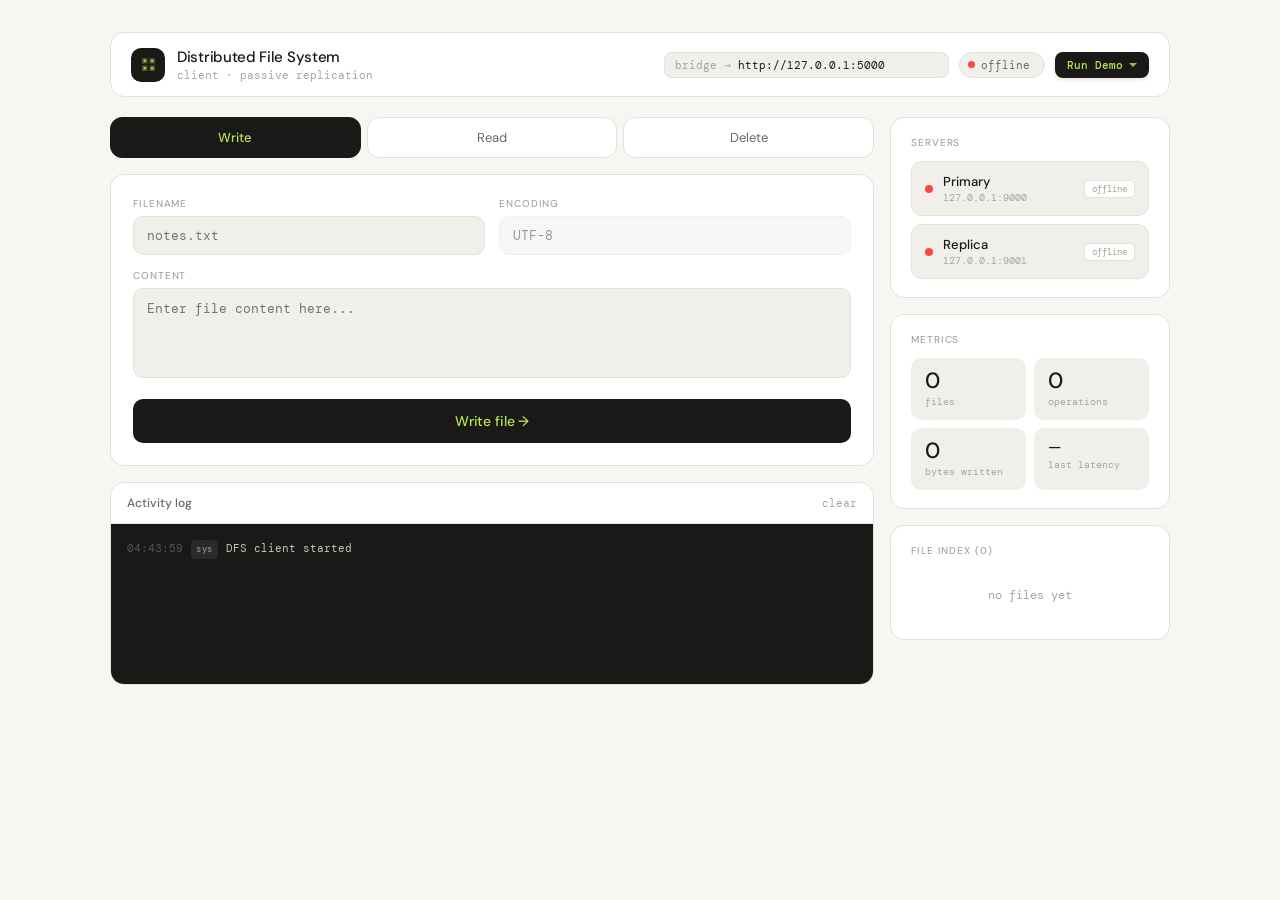
==== frontend.html @ df53615b "update repo" ====
<!DOCTYPE html>
<html lang="en">
<head>
<meta charset="UTF-8" />
<meta name="viewport" content="width=device-width, initial-scale=1.0" />
<title>DFS Client</title>
<link rel="preconnect" href="https://fonts.googleapis.com" />
<link href="https://fonts.googleapis.com/css2?family=DM+Sans:wght@300;400;500&family=DM+Mono:wght@400;500&display=swap" rel="stylesheet" />
<style>
  *, *::before, *::after { box-sizing: border-box; margin: 0; padding: 0; }

  :root {
    --bg:       #f7f6f3;
    --card:     #ffffff;
    --card2:    #f0efe9;
    --ink:      #1a1917;
    --ink2:     #6b6860;
    --ink3:     #a8a59e;
    --line:     #e3e1da;
    --lime:     #b5e550;
    --lime-d:   #7aab00;
    --teal:     #00c9a7;
    --red:      #ff4444;
    --blue:     #3b82f6;
    --mono:     'DM Mono', monospace;
    --sans:     'DM Sans', sans-serif;
    --radius:   14px;
    --cursor-size: 28px;
  }

  body {
    font-family: var(--sans);
    background: var(--bg);
    min-height: 100vh;
    display: flex; flex-direction: column;
    align-items: center;
    padding: 32px 16px;
    color: var(--ink);
    overflow-x: hidden;
  }

  /* ── top bar ── */
  .topbar {
    width: 100%; max-width: 1060px;
    display: flex; align-items: center; justify-content: space-between;
    background: var(--card);
    border: 1px solid var(--line);
    border-radius: var(--radius);
    padding: 14px 20px;
    margin-bottom: 20px;
    position: relative; z-index: 10;
  }
  .brand { display: flex; align-items: center; gap: 12px; }
  .brand-icon {
    width: 34px; height: 34px; border-radius: 10px;
    background: var(--ink);
    display: flex; align-items: center; justify-content: center;
  }
  .brand-icon svg { width: 17px; height: 17px; fill: var(--lime); }
  .brand-name { font-size: 15px; font-weight: 500; letter-spacing: -0.02em; }
  .brand-sub  { font-size: 11px; color: var(--ink3); font-family: var(--mono); margin-top: 1px; }

  .topbar-right { display: flex; align-items: center; gap: 10px; }
  .bridge-url {
    font-family: var(--mono); font-size: 11px; color: var(--ink2);
    background: var(--card2); border: 1px solid var(--line);
    border-radius: 8px; padding: 5px 10px;
  }
  .bridge-url input {
    background: none; border: none; outline: none;
    font-family: var(--mono); font-size: 11px; color: var(--ink);
    width: 200px;
  }
  .conn-pill {
    display: flex; align-items: center; gap: 6px;
    background: var(--card2); border: 1px solid var(--line);
    border-radius: 999px; padding: 5px 14px 5px 8px;
    font-size: 11px; font-family: var(--mono); color: var(--ink2);
  }
  .conn-dot { width: 7px; height: 7px; border-radius: 50%; background: var(--lime-d); flex-shrink: 0; transition: background 0.3s; }
  .conn-dot.offline { background: var(--red); }
  .conn-dot.replica { background: var(--blue); }

  /* ── Dropdown Wrapper ── */
  .sim-dropdown {
    position: relative;
    display: inline-block;
  }

  /* Simulation Button */
  .btn-sim {
    font-family: var(--mono);
    font-size: 11px;
    font-weight: 500;
    background: var(--ink);
    color: var(--lime);
    border: none;
    padding: 6px 12px;
    border-radius: 8px;
    cursor: pointer;
    transition: all 0.2s;
    box-shadow: 0 2px 4px rgba(0,0,0,0.1);
    display: flex;
    align-items: center;
    gap: 6px;
  }
  .btn-sim:hover { transform: translateY(-1px); box-shadow: 0 4px 6px rgba(0,0,0,0.15); }
  .btn-sim:active { transform: translateY(1px); }
  .btn-sim.running { opacity: 0.6; pointer-events: none; }
  
  .caret {
    width: 0; 
    height: 0; 
    border-left: 4px solid transparent;
    border-right: 4px solid transparent;
    border-top: 4px solid var(--lime);
    opacity: 0.8;
    transition: transform 0.2s;
  }
  .btn-sim:hover .caret { transform: translateY(1px); }

  /* Dropdown Menu */
  .sim-menu {
    position: absolute;
    top: 100%;
    right: 0;
    margin-top: 6px;
    background: var(--card);
    border: 1px solid var(--line);
    border-radius: 8px;
    width: 140px;
    box-shadow: 0 4px 12px rgba(0,0,0,0.1);
    padding: 4px;
    display: none;
    z-index: 100;
    opacity: 0;
    transform: translateY(-10px);
    transition: opacity 0.2s, transform 0.2s;
  }
  .sim-menu.show {
    display: block;
    opacity: 1;
    transform: translateY(0);
  }
  .sim-item {
    font-family: var(--sans);
    font-size: 12px;
    color: var(--ink);
    padding: 8px 10px;
    border-radius: 6px;
    cursor: pointer;
    text-align: left;
    border: none;
    background: none;
    width: 100%;
    display: flex;
    align-items: center;
    gap: 8px;
  }
  .sim-item:hover { background: var(--card2); color: var(--ink2); }
  .sim-item svg { width: 12px; height: 12px; opacity: 0.6; }

  /* ── main grid ── */
  .main { width: 100%; max-width: 1060px; display: grid; grid-template-columns: 1fr 280px; gap: 16px; position: relative; z-index: 5;}

  /* ── left panel ── */
  .left { display: flex; flex-direction: column; gap: 16px; }

  .op-tabs { display: flex; gap: 6px; }
  .op-tab {
    flex: 1; padding: 11px 8px; border-radius: 12px;
    border: 1px solid var(--line); background: var(--card);
    cursor: pointer; font-family: var(--sans); font-size: 13px;
    color: var(--ink2); font-weight: 400; text-align: center;
    transition: all 0.14s;
    position: relative; overflow: hidden;
  }
  .op-tab:hover { background: var(--card2); color: var(--ink); }
  .op-tab.active { background: var(--ink); color: var(--lime); border-color: var(--ink); font-weight: 500; }
  
  .op-tab.sim-hover { background: var(--card2); color: var(--ink); }

  .form-card {
    background: var(--card); border: 1px solid var(--line);
    border-radius: var(--radius); padding: 22px;
  }
  .form-grid { display: grid; grid-template-columns: 1fr 1fr; gap: 14px; }
  .form-grid.single { grid-template-columns: 1fr; }

  label.lbl {
    display: block; font-size: 10px; font-weight: 500;
    color: var(--ink3); text-transform: uppercase; letter-spacing: 0.09em;
    margin-bottom: 6px;
  }
  input.fi, textarea.fi {
    width: 100%; padding: 10px 13px;
    background: var(--card2); border: 1px solid var(--line);
    border-radius: 10px; font-family: var(--mono); font-size: 13px;
    color: var(--ink); outline: none; transition: border-color 0.14s;
  }
  input.fi:focus, textarea.fi:focus { border-color: var(--ink2); }
  input.fi.sim-focus, textarea.fi.sim-focus { border-color: var(--ink2); background: var(--card); }
  
  textarea.fi { height: 90px; resize: none; line-height: 1.55; }
  select.fi {
    width: 100%; padding: 10px 13px;
    background: var(--card2); border: 1px solid var(--line);
    border-radius: 10px; font-family: var(--mono); font-size: 13px;
    color: var(--ink); outline: none; transition: border-color 0.14s;
    appearance: none; cursor: pointer;
    background-image: url("data:image/svg+xml,%3Csvg xmlns='http://www.w3.org/2000/svg' width='12' height='12' viewBox='0 0 12 12'%3E%3Cpath d='M2 4l4 4 4-4' fill='none' stroke='%23a8a59e' stroke-width='1.5' stroke-linecap='round' stroke-linejoin='round'/%3E%3C/svg%3E");
    background-repeat: no-repeat;
    background-position: right 12px center;
    padding-right: 32px;
  }
  select.fi:focus { border-color: var(--ink2); }
  select.fi.empty { color: var(--ink3); }

  .run-btn {
    margin-top: 16px; width: 100%; padding: 13px;
    border-radius: 10px; border: none; cursor: pointer;
    font-family: var(--sans); font-size: 14px; font-weight: 500;
    letter-spacing: -0.01em; transition: all 0.14s;
    position: relative; overflow: hidden;
  }
  .run-btn:active { transform: scale(0.985); }
  .btn-write  { background: var(--ink); color: var(--lime); }
  .btn-write:hover  { background: #2a2926; }
  .btn-read   { background: var(--card2); color: var(--ink); border: 1px solid var(--line); }
  .btn-read:hover   { background: var(--line); }
  .btn-delete { background: #fff0f0; color: var(--red); border: 1px solid #ffd0d0; }
  .btn-delete:hover { background: #ffe4e4; }
  .run-btn:disabled { opacity: 0.5; cursor: not-allowed; transform: none; }
  .run-btn.sim-hover { filter: brightness(0.95); }

  .result-box {
    margin-top: 14px; background: var(--ink); border-radius: 10px;
    padding: 14px 15px; font-family: var(--mono); font-size: 12px;
    color: #c8c5be; line-height: 1.65; word-break: break-all;
    min-height: 52px; white-space: pre-wrap; display: none;
  }

  .warn-box {
    margin-top: 14px; padding: 11px 14px;
    background: #fff0f0; border-radius: 10px;
    font-size: 12px; color: #cc4444; border: 1px solid #ffd0d0;
    line-height: 1.5;
  }

  /* ── log ── */
  .log-wrap { background: var(--card); border: 1px solid var(--line); border-radius: var(--radius); overflow: hidden; }
  .log-head {
    display: flex; align-items: center; justify-content: space-between;
    padding: 12px 16px; border-bottom: 1px solid var(--line);
  }
  .log-head-title { font-size: 12px; font-weight: 500; color: var(--ink2); }
  .log-clear { font-size: 11px; color: var(--ink3); cursor: pointer; font-family: var(--mono); background: none; border: none; padding: 0; }
  .log-clear:hover { color: var(--ink2); }
  .log-stream {
    background: var(--ink); padding: 14px 16px;
    min-height: 160px; max-height: 240px; overflow-y: auto;
    font-family: var(--mono); font-size: 11px; line-height: 1.85;
  }
  .log-stream::-webkit-scrollbar { width: 3px; }
  .log-stream::-webkit-scrollbar-thumb { background: #444; border-radius: 2px; }
  .le { display: flex; gap: 8px; align-items: baseline; animation: fadein 0.18s ease; }
  @keyframes fadein { from { opacity:0; transform:translateY(4px); } to { opacity:1; transform:none; } }
  .le-t  { color: #555; flex-shrink: 0; min-width: 52px; }
  .le-tag {
    font-size: 9px; font-weight: 500; letter-spacing: 0.08em;
    padding: 1px 5px; border-radius: 4px; flex-shrink: 0;
  }
  .tag-ok   { background: #1a3a1a; color: var(--lime); }
  .tag-err  { background: #3a1a1a; color: #ff8888; }
  .tag-info { background: #1a2a3a; color: #7ab8ff; }
  .tag-sys  { background: #2a2a28; color: #888; }
  .tag-warn { background: #3a2e1a; color: #ffbb55; }
  .le-m { color: #c8c5be; }
  .le-m .hi  { color: var(--lime); }
  .le-m .hi2 { color: #7ab8ff; }
  .le-m .dim { color: #555; }

  /* ── right panel ── */
  .right { display: flex; flex-direction: column; gap: 16px; }

  .panel {
    background: var(--card); border: 1px solid var(--line);
    border-radius: var(--radius); padding: 18px 20px;
  }
  .panel-title {
    font-size: 10px; font-weight: 500; color: var(--ink3);
    text-transform: uppercase; letter-spacing: 0.09em; margin-bottom: 12px;
  }

  /* server cards */
  .server-card {
    display: flex; align-items: center; gap: 10px;
    padding: 11px 13px; border-radius: 11px;
    border: 1px solid var(--line); background: var(--card2);
    margin-bottom: 8px; transition: all 0.2s;
  }
  .server-card:last-child { margin-bottom: 0; }
  .server-card.active { background: var(--ink); border-color: var(--ink); }
  .sc-dot { width: 8px; height: 8px; border-radius: 50%; flex-shrink: 0; transition: background 0.3s; }
  .sc-body { flex: 1; }
  .sc-name { font-size: 13px; font-weight: 500; color: var(--ink); }
  .server-card.active .sc-name { color: var(--lime); }
  .sc-addr { font-size: 10px; font-family: var(--mono); color: var(--ink3); margin-top: 1px; }
  .server-card.active .sc-addr { color: #666; }
  .sc-badge {
    font-size: 9px; font-family: var(--mono); color: var(--ink3);
    background: var(--card); border: 1px solid var(--line);
    border-radius: 5px; padding: 2px 7px;
  }
  .server-card.active .sc-badge { background: #2a2a28; border-color: #333; color: var(--lime-d); }

  /* stats */
  .stats-grid { display: grid; grid-template-columns: 1fr 1fr; gap: 8px; }
  .stat { background: var(--card2); border-radius: 10px; padding: 12px 14px; }
  .stat-n { font-size: 22px; font-weight: 500; color: var(--ink); line-height: 1; margin-bottom: 3px; }
  .stat-l { font-size: 10px; color: var(--ink3); font-family: var(--mono); }

  /* file list */
  .file-item {
    display: flex; align-items: center; gap: 9px;
    padding: 8px 10px; border-radius: 9px; cursor: pointer;
    transition: background 0.12s;
  }
  .file-item:hover { background: var(--card2); }
  .file-item.sim-hover { background: var(--card2); }
  .fi-ico {
    width: 28px; height: 28px; border-radius: 7px;
    background: var(--card2); border: 1px solid var(--line);
    display: flex; align-items: center; justify-content: center; flex-shrink: 0;
  }
  .fi-ico svg { width: 12px; height: 12px; }
  .fi-name { font-size: 12px; font-family: var(--mono); color: var(--ink); flex: 1; overflow: hidden; text-overflow: ellipsis; white-space: nowrap; }
  .fi-size { font-size: 10px; font-family: var(--mono); color: var(--ink3); }
  .empty-files { font-size: 12px; color: var(--ink3); font-family: var(--mono); text-align: center; padding: 18px 0; }

  @media (max-width: 720px) {
    .main { grid-template-columns: 1fr; }
    .right { order: -1; }
    .topbar { flex-direction: column; gap: 12px; align-items: flex-start; }
  }

  /* ── Ghost Cursor Styles ── */
  #ghost-cursor {
    position: fixed;
    top: 0; left: 0;
    width: var(--cursor-size); height: var(--cursor-size);
    pointer-events: none;
    z-index: 99999;
    will-change: transform;
    background-image: url("data:image/svg+xml,%3Csvg xmlns='http://www.w3.org/2000/svg' viewBox='0 0 24 24' fill='%231a1917'%3E%3Cpath d='M5.5 2.25a.75.75 0 00-1.16.63l.005 17.85a.75.75 0 001.32.49l4.774-5.592a.75.75 0 01.57-.264h7.356a.75.75 0 00.496-1.31L6.37 2.54a.75.75 0 00-.87-.29z'/%3E%3Cpath d='M6 3v17l4.5-5.25h7.5L6 3z' fill='white' fill-opacity='0.4'/%3E%3C/svg%3E");
    background-size: contain;
    background-repeat: no-repeat;
    filter: drop-shadow(0 2px 3px rgba(0,0,0,0.2));
    transform: translate3d(0,0,0);
    display: none;
  }
  #ghost-cursor.active { display: block; }
  
  .click-ripple {
    position: absolute;
    width: 20px; height: 20px;
    border: 2px solid var(--ink);
    border-radius: 50%;
    transform: translate(-50%, -50%);
    animation: ripple 0.3s ease-out forwards;
    pointer-events: none;
    z-index: 99998;
    opacity: 0.6;
  }
  @keyframes ripple {
    0% { width: 0; height: 0; opacity: 0.8; }
    100% { width: 40px; height: 40px; opacity: 0; }
  }

</style>
</head>
<body>

<!-- Ghost Cursor -->
<div id="ghost-cursor"></div>

<!-- top bar -->
<div class="topbar">
  <div class="brand">
    <div class="brand-icon">
      <svg viewBox="0 0 16 16"><path d="M2 2h5v5H2zM9 2h5v5H9zM2 9h5v5H2zM9 9h5v5H9z" opacity=".35"/><path d="M3.5 3.5h2v2h-2zM10.5 3.5h2v2h-2zM3.5 10.5h2v2h-2zM10.5 10.5h2v2h-2z"/></svg>
    </div>
    <div>
      <div class="brand-name">Distributed File System</div>
      <div class="brand-sub">client · passive replication</div>
    </div>
  </div>
  <div class="topbar-right">
    <div class="bridge-url">
      <span style="color:var(--ink3)">bridge →</span>
      <input type="text" id="bridge-input" value="http://127.0.0.1:5000" />
    </div>
    <div class="conn-pill">
      <div class="conn-dot" id="conn-dot"></div>
      <span id="conn-label">checking...</span>
    </div>
    
    <!-- Simulation Dropdown -->
    <div class="sim-dropdown" id="sim-dropdown">
      <button class="btn-sim" id="btn-sim-main" onclick="toggleSimMenu()">
        <span>Run Demo</span>
        <div class="caret"></div>
      </button>
      <div class="sim-menu" id="sim-menu">
        <button class="sim-item" onclick="startSim('all')">
          <svg viewBox="0 0 24 24" fill="none" stroke="currentColor" stroke-width="2"><path d="M4 6h16M4 12h16M4 18h16"/></svg>
          Run All
        </button>
        <button class="sim-item" onclick="startSim('write')">
          <svg viewBox="0 0 24 24" fill="none" stroke="currentColor" stroke-width="2"><path d="M11 4H4a2 2 0 0 0-2 2v14a2 2 0 0 0 2 2h14a2 2 0 0 0 2-2v-7"/><path d="M18.5 2.5a2.121 2.121 0 0 1 3 3L12 15l-4 1 1-4 9.5-9.5z"/></svg>
          Write Only
        </button>
        <button class="sim-item" onclick="startSim('read')">
          <svg viewBox="0 0 24 24" fill="none" stroke="currentColor" stroke-width="2"><path d="M2 3h6a4 4 0 0 1 4 4v14a3 3 0 0 0-3-3H2z"/><path d="M22 3h-6a4 4 0 0 0-4 4v14a3 3 0 0 1 3-3h7z"/></svg>
          Read Only
        </button>
        <button class="sim-item" onclick="startSim('delete')">
          <svg viewBox="0 0 24 24" fill="none" stroke="currentColor" stroke-width="2"><polyline points="3 6 5 6 21 6"/><path d="M19 6v14a2 2 0 0 1-2 2H7a2 2 0 0 1-2-2V6m3 0V4a2 2 0 0 1 2-2h4a2 2 0 0 1 2 2v2"/></svg>
          Delete Only
        </button>
      </div>
    </div>

  </div>
</div>

<!-- main -->
<div class="main">
  <div class="left">

    <!-- tabs -->
    <div class="op-tabs">
      <button class="op-tab active" id="tab-write" onclick="setOp('write')">Write</button>
      <button class="op-tab"        id="tab-read"  onclick="setOp('read')">Read</button>
      <button class="op-tab"        id="tab-delete" onclick="setOp('delete')">Delete</button>
    </div>

    <!-- write form -->
    <div class="form-card" id="form-write">
      <div class="form-grid">
        <div>
          <label class="lbl">Filename</label>
          <input class="fi" type="text" id="w-name" placeholder="notes.txt" />
        </div>
        <div>
          <label class="lbl">Encoding</label>
          <input class="fi" type="text" value="UTF-8" disabled style="opacity:.45" />
        </div>
      </div>
      <div style="margin-top:14px">
        <label class="lbl">Content</label>
        <textarea class="fi" id="w-content" placeholder="Enter file content here..."></textarea>
      </div>
      <button class="run-btn btn-write" id="btn-write" onclick="doWrite()">Write file →</button>
    </div>

    <!-- read form -->
    <div class="form-card" id="form-read" style="display:none">
      <div class="form-grid single">
        <div>
          <label class="lbl">Choose file</label>
          <select class="fi empty" id="r-name">
            <option value="">— select a file —</option>
          </select>
        </div>
      </div>
      <div class="result-box" id="read-result"></div>
      <button class="run-btn btn-read" id="btn-read" onclick="doRead()">Read file →</button>
    </div>

    <!-- delete form -->
    <div class="form-card" id="form-delete" style="display:none">
      <div class="form-grid single">
        <div>
          <label class="lbl">Choose file</label>
          <select class="fi empty" id="d-name">
            <option value="">— select a file —</option>
          </select>
        </div>
      </div>
      <div class="warn-box">This operation propagates to all replicas and cannot be undone.</div>
      <button class="run-btn btn-delete" id="btn-delete" onclick="doDelete()">Delete file →</button>
    </div>

    <!-- log -->
    <div class="log-wrap">
      <div class="log-head">
        <span class="log-head-title">Activity log</span>
        <button class="log-clear" onclick="clearLog()">clear</button>
      </div>
      <div class="log-stream" id="log"></div>
    </div>

  </div>

  <!-- right sidebar -->
  <div class="right">

    <div class="panel">
      <div class="panel-title">Servers</div>
      <div class="server-card" id="sc-primary">
        <div class="sc-dot" id="dot-primary" style="background:var(--ink3)"></div>
        <div class="sc-body">
          <div class="sc-name">Primary</div>
          <div class="sc-addr">127.0.0.1:9000</div>
        </div>
        <div class="sc-badge" id="badge-primary">—</div>
      </div>
      <div class="server-card" id="sc-replica">
        <div class="sc-dot" id="dot-replica" style="background:var(--ink3)"></div>
        <div class="sc-body">
          <div class="sc-name" style="color:var(--ink)">Replica</div>
          <div class="sc-addr">127.0.0.1:9001</div>
        </div>
        <div class="sc-badge" id="badge-replica">—</div>
      </div>
    </div>

    <div class="panel">
      <div class="panel-title">Metrics</div>
      <div class="stats-grid">
        <div class="stat"><div class="stat-n" id="s-files">0</div><div class="stat-l">files</div></div>
        <div class="stat"><div class="stat-n" id="s-ops">0</div><div class="stat-l">operations</div></div>
        <div class="stat"><div class="stat-n" id="s-bytes">0</div><div class="stat-l">bytes written</div></div>
        <div class="stat"><div class="stat-n" id="s-latency" style="font-size:15px">—</div><div class="stat-l">last latency</div></div>
      </div>
    </div>

    <div class="panel">
      <div class="panel-title">File index <span id="fcount" style="color:var(--ink3)">(0)</span></div>
      <div id="file-panel"><div class="empty-files">no files yet</div></div>
    </div>

  </div>
</div>

<script>
  // ── state ──────────────────────────────────────────────────────────────────
  let ops = 0, totalBytes = 0, files = {}, fileMeta = {};
  let activeServer = 'primary';

  function bridgeUrl() {
    const el = document.getElementById('bridge-input');
    return el ? el.value.replace(/\/$/, '') : 'http://127.0.0.1:5000';
  }

  // ── logging ────────────────────────────────────────────────────────────────
  function ts() { return new Date().toTimeString().slice(0, 8); }

  function log(tag, cls, msg) {
    const el = document.getElementById('log');
    const d = document.createElement('div');
    d.className = 'le';
    d.innerHTML = `<span class="le-t">${ts()}</span><span class="le-tag ${cls}">${tag}</span><span class="le-m">${msg}</span>`;
    el.appendChild(d);
    el.scrollTop = el.scrollHeight;
  }

  function clearLog() { document.getElementById('log').innerHTML = ''; log('sys','tag-sys','Log cleared'); }

  // ── tab switching ──────────────────────────────────────────────────────────
  function setOp(op) {
    ['write','read','delete'].forEach(o => {
      document.getElementById('tab-' + o).classList.toggle('active', o === op);
      document.getElementById('form-' + o).style.display = o === op ? 'block' : 'none';
    });
  }

  // ── server status UI ───────────────────────────────────────────────────────
  function setServerStatus(primary, replica) {
    const colors = { ok: 'var(--lime-d)', offline: 'var(--red)', unknown: 'var(--ink3)' };
    const labels = { ok: 'online', offline: 'offline', unknown: '—' };

    document.getElementById('dot-primary').style.background = colors[primary] || colors.unknown;
    document.getElementById('badge-primary').textContent    = labels[primary]  || '—';
    document.getElementById('dot-replica').style.background = colors[replica]  || colors.unknown;
    document.getElementById('badge-replica').textContent    = labels[replica]  || '—';

    const usingReplica = primary === 'offline' && replica === 'ok';
    document.getElementById('sc-primary').classList.toggle('active', !usingReplica && primary === 'ok');
    document.getElementById('sc-replica').classList.toggle('active', usingReplica);

    const dot   = document.getElementById('conn-dot');
    const label = document.getElementById('conn-label');
    if (primary === 'ok') {
      dot.className = 'conn-dot'; label.textContent = 'PRIMARY :9000';
      activeServer = 'primary';
    } else if (replica === 'ok') {
      dot.className = 'conn-dot replica'; label.textContent = 'REPLICA :9001';
      activeServer = 'replica';
    } else {
      dot.className = 'conn-dot offline'; label.textContent = 'offline';
      activeServer = 'offline';
    }
  }

  // ── heartbeat ──────────────────────────────────────────────────────────────
  async function heartbeat(silent = false) {
    try {
      const r = await fetch(bridgeUrl() + '/heartbeat');
      const d = await r.json();
      const prev = activeServer;
      setServerStatus(d.primary, d.replica);
      if (!silent) {
        const srv = activeServer === 'primary' ? 'PRIMARY' : activeServer === 'replica' ? 'REPLICA' : 'none';
        log('hb', 'tag-sys', `Heartbeat → primary <span class="hi">${d.primary}</span> · replica <span class="hi2">${d.replica}</span>`);
        if (prev !== activeServer && prev !== 'checking') {
          log('sys', 'tag-warn', `Failover detected — now on <span class="hi">${srv}</span>`);
        }
      }
    } catch {
      setServerStatus('offline', 'offline');
    }
  }

  // ── stats & file panel ─────────────────────────────────────────────────────
  function updateStats() {
    document.getElementById('s-files').textContent  = Object.keys(files).length;
    document.getElementById('s-ops').textContent    = ops;
    const b = Object.values(fileMeta).reduce((s, m) => s + (m.size || 0), 0) || totalBytes;
    document.getElementById('s-bytes').textContent  = b > 9999 ? Math.round(b/1000) + 'k' : b;
    document.getElementById('fcount').textContent   = '(' + Object.keys(files).length + ')';
  }

  async function loadFileList() {
    try {
      const r = await fetch(bridgeUrl() + '/list');
      const d = await r.json();
      if (d.status === 'OK' && Array.isArray(d.data)) {
        const seen = new Set();
        d.data.forEach(f => {
          seen.add(f.name);
          if (!(f.name in files)) files[f.name] = null;
          if (!fileMeta[f.name]) fileMeta[f.name] = f;
        });
        Object.keys(files).forEach(n => { if (!seen.has(n)) delete files[n]; });
        updateStats();
        updateFilePanel();
      }
    } catch { /* bridge not ready yet */ }
  }

  function updateFilePanel() {
    const panel = document.getElementById('file-panel');
    const names = Object.keys(files);
    if (!names.length) { panel.innerHTML = '<div class="empty-files">no files yet</div>'; return; }
    panel.innerHTML = names.map(n => {
      const meta = fileMeta[n];
      const size = meta ? formatSize(meta.size) : (files[n] ? files[n].length + 'b' : '?');
      return `
        <div class="file-item" id="file-item-${n}" onclick="quickRead('${n}')">
          <div class="fi-ico">
            <svg viewBox="0 0 12 12" fill="none" stroke="currentColor" stroke-width="1">
              <path d="M1 1h7l3 3v7H1z" stroke-linejoin="round"/>
              <path d="M7 1v3h3"/>
            </svg>
          </div>
          <span class="fi-name">${n}</span>
          <span class="fi-size">${size}</span>
        </div>`;
    }).join('');
    updateDropdowns();
  }

  function formatSize(bytes) {
    if (bytes >= 1024) return Math.round(bytes / 1024) + 'kb';
    return bytes + 'b';
  }

  function updateDropdowns() {
    const names = Object.keys(files);
    ['r-name','d-name'].forEach(id => {
      const sel = document.getElementById(id);
      const cur = sel.value;
      sel.innerHTML = '<option value="">— select a file —</option>' +
        names.map(n => `<option value="${n}"${n===cur?' selected':''}>${n}</option>`).join('');
      sel.classList.toggle('empty', !sel.value);
    });
  }

  function quickRead(name) {
    setOp('read');
    const sel = document.getElementById('r-name');
    sel.value = name;
    sel.classList.remove('empty');
    doRead();
  }

  function setLatency(ms) {
    document.getElementById('s-latency').textContent = ms + 'ms';
  }

  // ── API calls ──────────────────────────────────────────────────────────────
  async function apiFetch(path, body) {
    const t0 = Date.now();
    const r = await fetch(bridgeUrl() + path, {
      method: 'POST',
      headers: { 'Content-Type': 'application/json' },
      body: JSON.stringify(body)
    });
    setLatency(Date.now() - t0);
    return r.json();
  }

  async function doWrite() {
    const name    = document.getElementById('w-name').value.trim();
    const content = document.getElementById('w-content').value;
    if (!name)    { log('warn','tag-warn','Filename is required'); return; }
    if (!content) { log('warn','tag-warn','Content cannot be empty'); return; }

    const btn = document.getElementById('btn-write');
    btn.disabled = true; btn.textContent = 'Writing...';
    ops++;
    log('→','tag-sys',`WRITE <span class="hi">${name}</span> <span class="dim">(${content.length} bytes)</span>`);

    try {
      const d = await apiFetch('/write', { filename: name, data: content });
      if (d.status === 'OK') {
        files[name] = content;
        totalBytes += content.length;
        fileMeta[name] = { name, size: content.length, modified: Date.now()/1000 };
        log('ok','tag-ok',`Wrote <span class="hi">${name}</span> successfully` + (d.failover ? ' <span class="dim">via replica</span>' : ''));
        log('syn','tag-info','Propagated to replica');
        document.getElementById('w-content').value = '';
        updateStats(); updateFilePanel();
      } else {
        log('err','tag-err', d.message || 'Write failed');
      }
    } catch(e) {
      log('err','tag-err','Bridge error: ' + e.message);
    } finally {
      btn.disabled = false; btn.textContent = 'Write file →';
    }
  }

  async function doRead() {
    const sel = document.getElementById('r-name');
    const name = sel.value;
    if (!name) { log('warn','tag-warn','Please select a file'); return; }

    const btn = document.getElementById('btn-read');
    btn.disabled = true; btn.textContent = 'Reading...';
    ops++;
    log('→','tag-sys',`READ <span class="hi">${name}</span>`);

    try {
      const d = await apiFetch('/read', { filename: name });
      const box = document.getElementById('read-result');
      if (d.status === 'OK') {
        box.style.display = 'block';
        box.textContent = d.data;
        files[name] = d.data;
        log('ok','tag-ok',`Read <span class="hi">${name}</span>` + (d.failover ? ' <span class="dim">via replica</span>' : ''));
        updateStats(); updateFilePanel();
      } else {
        box.style.display = 'none';
        log('err','tag-err', d.message || 'File not found');
      }
    } catch(e) {
      log('err','tag-err','Bridge error: ' + e.message);
    } finally {
      btn.disabled = false; btn.textContent = 'Read file →';
    }
  }

  async function doDelete() {
    const sel = document.getElementById('d-name');
    const name = sel.value;
    if (!name) { log('warn','tag-warn','Please select a file'); return; }

    const btn = document.getElementById('btn-delete');
    btn.disabled = true; btn.textContent = 'Deleting...';
    ops++;
    log('→','tag-sys',`DELETE <span class="hi">${name}</span>`);

    try {
      const d = await apiFetch('/delete', { filename: name });
      if (d.status === 'OK') {
        if (files[name] !== undefined) { totalBytes -= (fileMeta[name]?.size || 0); delete files[name]; delete fileMeta[name]; }
        log('ok','tag-ok',`Deleted <span class="hi">${name}</span>` + (d.failover ? ' <span class="dim">via replica</span>' : ''));
        log('syn','tag-info','DELETE propagated to replica');
        sel.value = '';
        sel.classList.add('empty');
        updateStats(); updateFilePanel();
      } else {
        log('err','tag-err', d.message || 'Delete failed');
      }
    } catch(e) {
      log('err','tag-err','Bridge error: ' + e.message);
    } finally {
      btn.disabled = false; btn.textContent = 'Delete file →';
    }
  }

  // ── Dropdown UI Logic ─────────────────────────────────────────────────────
  const simMenu = document.getElementById('sim-menu');
  const simBtnText = document.querySelector('#btn-sim-main span');

  function toggleSimMenu() {
    if (isSimulating) return;
    simMenu.classList.toggle('show');
  }

  // Close dropdown when clicking outside
  window.addEventListener('click', (e) => {
    if (!document.getElementById('sim-dropdown').contains(e.target)) {
      simMenu.classList.remove('show');
    }
  });

  async function startSim(mode) {
    simMenu.classList.remove('show');
    if (isSimulating) return;
    
    // Update button text to reflect mode
    if (mode === 'all') simBtnText.textContent = 'Run Demo';
    if (mode === 'write') simBtnText.textContent = 'Write Demo';
    if (mode === 'read') simBtnText.textContent = 'Read Demo';
    if (mode === 'delete') simBtnText.textContent = 'Delete Demo';

    runSimulation(mode).then(() => {
      // Reset text after sim
      setTimeout(() => { simBtnText.textContent = 'Run Demo'; }, 1000);
    });
  }

  // ── Simulation & Ghost Cursor ───────────────────────────────────────────────
  let isSimulating = false;
  const cursor = document.getElementById('ghost-cursor');
  const cursorSize = 28;
  let targetX = 0, targetY = 0;
  let curX = 0, curY = 0;
  let animFrame;

  function lerp(start, end, t) { return start * (1 - t) + end * t; }

  function updateCursor() {
    curX = lerp(curX, targetX, 0.15);
    curY = lerp(curY, targetY, 0.15);
    const offsetX = 2; 
    const offsetY = 2;
    cursor.style.transform = `translate3d(${curX + offsetX}px, ${curY + offsetY}px, 0)`;
    if (isSimulating) handleHover();
    if (isSimulating || Math.abs(curX - targetX) > 0.5 || Math.abs(curY - targetY) > 0.5) {
      animFrame = requestAnimationFrame(updateCursor);
    }
  }

  function moveCursorTo(el) {
    const rect = el.getBoundingClientRect();
    targetX = rect.left + rect.width / 2 - cursorSize / 2;
    targetY = rect.top + rect.height / 2 - cursorSize / 2;
  }

  function createClickRipple(x, y) {
    const ripple = document.createElement('div');
    ripple.className = 'click-ripple';
    ripple.style.left = x + 'px'; ripple.style.top = y + 'px';
    document.body.appendChild(ripple);
    setTimeout(() => ripple.remove(), 400);
  }

  function handleHover() {
    cursor.style.display = 'none';
    const elBelow = document.elementFromPoint(curX + 14, curY + 14);
    cursor.style.display = 'block';
    document.querySelectorAll('.sim-hover, .sim-focus').forEach(e => {
      e.classList.remove('sim-hover'); e.classList.remove('sim-focus');
    });
    if (elBelow) {
      const target = elBelow.closest('.op-tab, .run-btn, .file-item, .fi');
      if (target) {
        if (target.classList.contains('op-tab') || target.classList.contains('run-btn') || target.classList.contains('file-item')) target.classList.add('sim-hover');
        else if (target.tagName === 'INPUT' || target.tagName === 'TEXTAREA') target.classList.add('sim-focus');
      }
    }
  }

  async function wait(ms) { return new Promise(r => setTimeout(r, ms)); }

  async function runSimulation(mode) {
    isSimulating = true;
    document.getElementById('btn-sim-main').classList.add('running');
    cursor.classList.add('active');
    updateCursor();
    log('sys', 'tag-sys', 'Demo sequence started');

    // --- 1. WRITE STEP ---
    if (mode === 'all' || mode === 'write') {
      const writeTab = document.getElementById('tab-write');
      if (!writeTab.classList.contains('active')) {
        moveCursorTo(writeTab); await wait(600);
        createClickRipple(curX + 14, curY + 14); writeTab.click(); await wait(300);
      }
      const nameInput = document.getElementById('w-name');
      moveCursorTo(nameInput); await wait(500);
      createClickRipple(curX + 14, curY + 14); await wait(150);
      nameInput.focus(); nameInput.value = "";
      const fname = "demo_log.txt";
      for(let char of fname) { nameInput.value += char; await wait(80); }

      const contentInput = document.getElementById('w-content');
      moveCursorTo(contentInput); await wait(400);
      createClickRipple(curX + 14, curY + 14); await wait(150);
      contentInput.focus();
      const content = "System check complete.\nAll nodes operational.";
      for(let char of content) { contentInput.value += char; await wait(40); }

      const writeBtn = document.getElementById('btn-write');
      moveCursorTo(writeBtn); await wait(400);
      createClickRipple(curX + 14, curY + 14); writeBtn.click(); await wait(1200);
    }

    // --- 2. READ STEP ---
    if (mode === 'all' || mode === 'read') {
      const readTab = document.getElementById('tab-read');
      moveCursorTo(readTab); await wait(600);
      createClickRipple(curX + 14, curY + 14); readTab.click(); await wait(400);

      const readSelect = document.getElementById('r-name');
      moveCursorTo(readSelect); await wait(500);
      createClickRipple(curX + 14, curY + 14); readSelect.click(); await wait(200);
      
      // In a real browser sim, we'd try to find the <option> to click. 
      // For this demo, we'll just wait to simulate picking the file.
      // We assume 'demo_log.txt' exists from step 1 or user data.
      await wait(300);
      const fname = document.querySelector('#r-name option:nth-child(2)')?.value || "demo_log.txt";
      readSelect.value = fname;
      readSelect.classList.remove('empty');

      const readBtn = document.getElementById('btn-read');
      moveCursorTo(readBtn); await wait(400);
      createClickRipple(curX + 14, curY + 14); readBtn.click(); await wait(1200);
    }

    // --- 3. DELETE STEP ---
    if (mode === 'all' || mode === 'delete') {
      const delTab = document.getElementById('tab-delete');
      moveCursorTo(delTab); await wait(600);
      createClickRipple(curX + 14, curY + 14); delTab.click(); await wait(400);

      const delSelect = document.getElementById('d-name');
      moveCursorTo(delSelect); await wait(500);
      createClickRipple(curX + 14, curY + 14); await wait(200);
      
      const fname = document.querySelector('#d-name option:nth-child(2)')?.value || "demo_log.txt";
      delSelect.value = fname;
      delSelect.classList.remove('empty');

      const delBtn = document.getElementById('btn-delete');
      moveCursorTo(delBtn); await wait(400);
      createClickRipple(curX + 14, curY + 14); delBtn.click(); await wait(1200);
    }

    // Cleanup
    log('sys', 'tag-sys', 'Demo sequence finished');
    targetX = window.innerWidth + 100; targetY = window.innerHeight + 100;
    await wait(800);
    cursor.classList.remove('active');
    isSimulating = false;
    document.getElementById('btn-sim-main').classList.remove('running');
  }

  // ── boot ───────────────────────────────────────────────────────────────────
  log('sys','tag-sys','DFS client started');
  heartbeat(false).then(() => loadFileList());
  setInterval(() => heartbeat(true).then(() => loadFileList()), 3000);
  setInterval(() => { if (Math.random() < 0.15) heartbeat(false); }, 6000);
  ['r-name','d-name'].forEach(id => {
    document.getElementById(id).addEventListener('change', function() {
      this.classList.toggle('empty', !this.value);
    });
  });
  targetX = window.innerWidth / 2; targetY = window.innerHeight / 2; curX = targetX; curY = targetY;
</script>
</body>
</html>
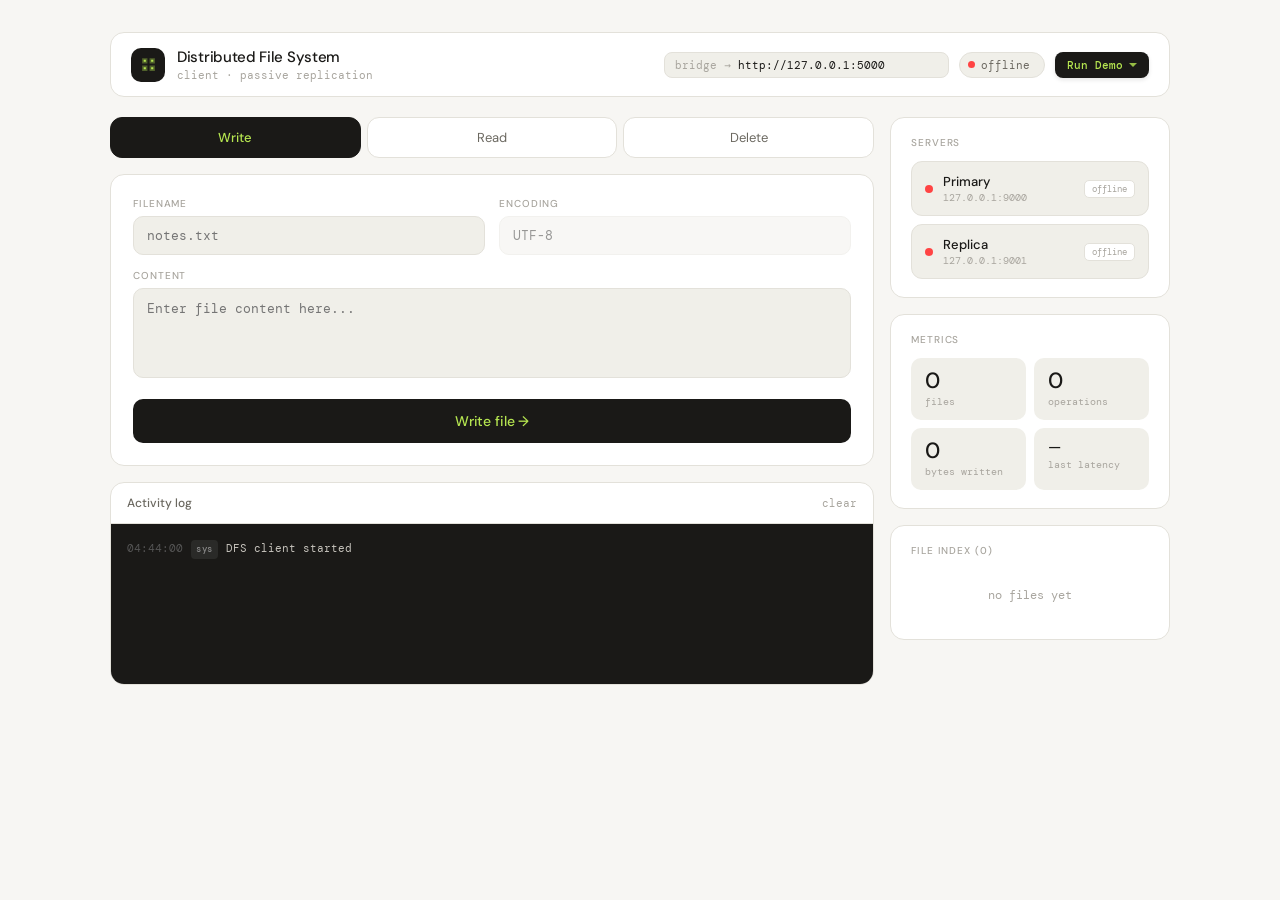
==== commit 0d233988: "update repo" ====
--- a/frontend.html
+++ b/frontend.html
@@ -39,7 +39,6 @@
     overflow-x: hidden;
   }
 
-  /* ── top bar ── */
   .topbar {
     width: 100%; max-width: 1060px;
     display: flex; align-items: center; justify-content: space-between;
@@ -81,13 +80,11 @@
   .conn-dot.offline { background: var(--red); }
   .conn-dot.replica { background: var(--blue); }
 
-  /* ── Dropdown Wrapper ── */
   .sim-dropdown {
     position: relative;
     display: inline-block;
   }
 
-  /* Simulation Button */
   .btn-sim {
     font-family: var(--mono);
     font-size: 11px;
@@ -107,10 +104,10 @@
   .btn-sim:hover { transform: translateY(-1px); box-shadow: 0 4px 6px rgba(0,0,0,0.15); }
   .btn-sim:active { transform: translateY(1px); }
   .btn-sim.running { opacity: 0.6; pointer-events: none; }
-  
+
   .caret {
-    width: 0; 
-    height: 0; 
+    width: 0;
+    height: 0;
     border-left: 4px solid transparent;
     border-right: 4px solid transparent;
     border-top: 4px solid var(--lime);
@@ -119,7 +116,6 @@
   }
   .btn-sim:hover .caret { transform: translateY(1px); }
 
-  /* Dropdown Menu */
   .sim-menu {
     position: absolute;
     top: 100%;
@@ -160,10 +156,7 @@
   .sim-item:hover { background: var(--card2); color: var(--ink2); }
   .sim-item svg { width: 12px; height: 12px; opacity: 0.6; }
 
-  /* ── main grid ── */
-  .main { width: 100%; max-width: 1060px; display: grid; grid-template-columns: 1fr 280px; gap: 16px; position: relative; z-index: 5;}
-
-  /* ── left panel ── */
+  .main { width: 100%; max-width: 1060px; display: grid; grid-template-columns: 1fr 280px; gap: 16px; position: relative; z-index: 5; }
   .left { display: flex; flex-direction: column; gap: 16px; }
 
   .op-tabs { display: flex; gap: 6px; }
@@ -177,7 +170,6 @@
   }
   .op-tab:hover { background: var(--card2); color: var(--ink); }
   .op-tab.active { background: var(--ink); color: var(--lime); border-color: var(--ink); font-weight: 500; }
-  
   .op-tab.sim-hover { background: var(--card2); color: var(--ink); }
 
   .form-card {
@@ -200,7 +192,7 @@
   }
   input.fi:focus, textarea.fi:focus { border-color: var(--ink2); }
   input.fi.sim-focus, textarea.fi.sim-focus { border-color: var(--ink2); background: var(--card); }
-  
+
   textarea.fi { height: 90px; resize: none; line-height: 1.55; }
   select.fi {
     width: 100%; padding: 10px 13px;
@@ -247,7 +239,6 @@
     line-height: 1.5;
   }
 
-  /* ── log ── */
   .log-wrap { background: var(--card); border: 1px solid var(--line); border-radius: var(--radius); overflow: hidden; }
   .log-head {
     display: flex; align-items: center; justify-content: space-between;
@@ -280,7 +271,6 @@
   .le-m .hi2 { color: #7ab8ff; }
   .le-m .dim { color: #555; }
 
-  /* ── right panel ── */
   .right { display: flex; flex-direction: column; gap: 16px; }
 
   .panel {
@@ -292,7 +282,6 @@
     text-transform: uppercase; letter-spacing: 0.09em; margin-bottom: 12px;
   }
 
-  /* server cards */
   .server-card {
     display: flex; align-items: center; gap: 10px;
     padding: 11px 13px; border-radius: 11px;
@@ -314,13 +303,11 @@
   }
   .server-card.active .sc-badge { background: #2a2a28; border-color: #333; color: var(--lime-d); }
 
-  /* stats */
   .stats-grid { display: grid; grid-template-columns: 1fr 1fr; gap: 8px; }
   .stat { background: var(--card2); border-radius: 10px; padding: 12px 14px; }
   .stat-n { font-size: 22px; font-weight: 500; color: var(--ink); line-height: 1; margin-bottom: 3px; }
   .stat-l { font-size: 10px; color: var(--ink3); font-family: var(--mono); }
 
-  /* file list */
   .file-item {
     display: flex; align-items: center; gap: 9px;
     padding: 8px 10px; border-radius: 9px; cursor: pointer;
@@ -344,7 +331,6 @@
     .topbar { flex-direction: column; gap: 12px; align-items: flex-start; }
   }
 
-  /* ── Ghost Cursor Styles ── */
   #ghost-cursor {
     position: fixed;
     top: 0; left: 0;
@@ -352,7 +338,7 @@
     pointer-events: none;
     z-index: 99999;
     will-change: transform;
-    background-image: url("data:image/svg+xml,%3Csvg xmlns='http://www.w3.org/2000/svg' viewBox='0 0 24 24' fill='%231a1917'%3E%3Cpath d='M5.5 2.25a.75.75 0 00-1.16.63l.005 17.85a.75.75 0 001.32.49l4.774-5.592a.75.75 0 01.57-.264h7.356a.75.75 0 00.496-1.31L6.37 2.54a.75.75 0 00-.87-.29z'/%3E%3Cpath d='M6 3v17l4.5-5.25h7.5L6 3z' fill='white' fill-opacity='0.4'/%3E%3C/svg%3E");
+    background-image: url("assets/default.svg");
     background-size: contain;
     background-repeat: no-repeat;
     filter: drop-shadow(0 2px 3px rgba(0,0,0,0.2));
@@ -360,7 +346,7 @@
     display: none;
   }
   #ghost-cursor.active { display: block; }
-  
+
   .click-ripple {
     position: absolute;
     width: 20px; height: 20px;
@@ -376,15 +362,12 @@
     0% { width: 0; height: 0; opacity: 0.8; }
     100% { width: 40px; height: 40px; opacity: 0; }
   }
-
 </style>
 </head>
 <body>
 
-<!-- Ghost Cursor -->
 <div id="ghost-cursor"></div>
 
-<!-- top bar -->
 <div class="topbar">
   <div class="brand">
     <div class="brand-icon">
@@ -404,48 +387,41 @@
       <div class="conn-dot" id="conn-dot"></div>
       <span id="conn-label">checking...</span>
     </div>
-    
-    <!-- Simulation Dropdown -->
     <div class="sim-dropdown" id="sim-dropdown">
-      <button class="btn-sim" id="btn-sim-main" onclick="toggleSimMenu()">
+      <button type="button" class="btn-sim" id="btn-sim-main">
         <span>Run Demo</span>
         <div class="caret"></div>
       </button>
       <div class="sim-menu" id="sim-menu">
-        <button class="sim-item" onclick="startSim('all')">
+        <button type="button" class="sim-item" data-sim="all">
           <svg viewBox="0 0 24 24" fill="none" stroke="currentColor" stroke-width="2"><path d="M4 6h16M4 12h16M4 18h16"/></svg>
           Run All
         </button>
-        <button class="sim-item" onclick="startSim('write')">
+        <button type="button" class="sim-item" data-sim="write">
           <svg viewBox="0 0 24 24" fill="none" stroke="currentColor" stroke-width="2"><path d="M11 4H4a2 2 0 0 0-2 2v14a2 2 0 0 0 2 2h14a2 2 0 0 0 2-2v-7"/><path d="M18.5 2.5a2.121 2.121 0 0 1 3 3L12 15l-4 1 1-4 9.5-9.5z"/></svg>
           Write Only
         </button>
-        <button class="sim-item" onclick="startSim('read')">
+        <button type="button" class="sim-item" data-sim="read">
           <svg viewBox="0 0 24 24" fill="none" stroke="currentColor" stroke-width="2"><path d="M2 3h6a4 4 0 0 1 4 4v14a3 3 0 0 0-3-3H2z"/><path d="M22 3h-6a4 4 0 0 0-4 4v14a3 3 0 0 1 3-3h7z"/></svg>
           Read Only
         </button>
-        <button class="sim-item" onclick="startSim('delete')">
+        <button type="button" class="sim-item" data-sim="delete">
           <svg viewBox="0 0 24 24" fill="none" stroke="currentColor" stroke-width="2"><polyline points="3 6 5 6 21 6"/><path d="M19 6v14a2 2 0 0 1-2 2H7a2 2 0 0 1-2-2V6m3 0V4a2 2 0 0 1 2-2h4a2 2 0 0 1 2 2v2"/></svg>
           Delete Only
         </button>
       </div>
     </div>
-
   </div>
 </div>
 
-<!-- main -->
 <div class="main">
   <div class="left">
-
-    <!-- tabs -->
     <div class="op-tabs">
-      <button class="op-tab active" id="tab-write" onclick="setOp('write')">Write</button>
-      <button class="op-tab"        id="tab-read"  onclick="setOp('read')">Read</button>
-      <button class="op-tab"        id="tab-delete" onclick="setOp('delete')">Delete</button>
-    </div>
-
-    <!-- write form -->
+      <button type="button" class="op-tab active" id="tab-write" data-op="write">Write</button>
+      <button type="button" class="op-tab"        id="tab-read"  data-op="read">Read</button>
+      <button type="button" class="op-tab"        id="tab-delete" data-op="delete">Delete</button>
+    </div>
+
     <div class="form-card" id="form-write">
       <div class="form-grid">
         <div>
@@ -461,10 +437,9 @@
         <label class="lbl">Content</label>
         <textarea class="fi" id="w-content" placeholder="Enter file content here..."></textarea>
       </div>
-      <button class="run-btn btn-write" id="btn-write" onclick="doWrite()">Write file →</button>
-    </div>
-
-    <!-- read form -->
+      <button type="button" class="run-btn btn-write" id="btn-write">Write file →</button>
+    </div>
+
     <div class="form-card" id="form-read" style="display:none">
       <div class="form-grid single">
         <div>
@@ -475,10 +450,9 @@
         </div>
       </div>
       <div class="result-box" id="read-result"></div>
-      <button class="run-btn btn-read" id="btn-read" onclick="doRead()">Read file →</button>
-    </div>
-
-    <!-- delete form -->
+      <button type="button" class="run-btn btn-read" id="btn-read">Read file →</button>
+    </div>
+
     <div class="form-card" id="form-delete" style="display:none">
       <div class="form-grid single">
         <div>
@@ -489,23 +463,19 @@
         </div>
       </div>
       <div class="warn-box">This operation propagates to all replicas and cannot be undone.</div>
-      <button class="run-btn btn-delete" id="btn-delete" onclick="doDelete()">Delete file →</button>
-    </div>
-
-    <!-- log -->
+      <button type="button" class="run-btn btn-delete" id="btn-delete">Delete file →</button>
+    </div>
+
     <div class="log-wrap">
       <div class="log-head">
         <span class="log-head-title">Activity log</span>
-        <button class="log-clear" onclick="clearLog()">clear</button>
+        <button type="button" class="log-clear" id="log-clear">clear</button>
       </div>
       <div class="log-stream" id="log"></div>
     </div>
-
   </div>
 
-  <!-- right sidebar -->
   <div class="right">
-
     <div class="panel">
       <div class="panel-title">Servers</div>
       <div class="server-card" id="sc-primary">
@@ -540,58 +510,100 @@
       <div class="panel-title">File index <span id="fcount" style="color:var(--ink3)">(0)</span></div>
       <div id="file-panel"><div class="empty-files">no files yet</div></div>
     </div>
-
   </div>
 </div>
 
 <script>
-  // ── state ──────────────────────────────────────────────────────────────────
-  let ops = 0, totalBytes = 0, files = {}, fileMeta = {};
-  let activeServer = 'primary';
+  /* ═══════════════════════════════════════════════════════════════════════════
+     FIX #1 — HARD BLOCK all form submissions globally, capture phase
+     This catches ANY submit event bubbling from anywhere in the DOM,
+     including implicit browser-triggered ones we can't see.
+     ═══════════════════════════════════════════════════════════════════════════ */
+  document.addEventListener('submit', function(e) {
+    e.preventDefault();
+    e.stopPropagation();
+    return false;
+  }, true);
+
+  /* ═══════════════════════════════════════════════════════════════════════════
+     FIX #2 — Nuclear: force EVERY button to type="button" on DOM ready
+     Even if one slips through the HTML without it, this catches it.
+     ═══════════════════════════════════════════════════════════════════════════ */
+  document.querySelectorAll('button').forEach(function(btn) {
+    btn.setAttribute('type', 'button');
+  });
+
+  /* ═══════════════════════════════════════════════════════════════════════════
+     FIX #3 — Targeted Enter prevention ONLY on input/textarea
+     (not a blanket document-level block which can interfere with
+      accessibility and other keyboard shortcuts)
+     ═══════════════════════════════════════════════════════════════════════════ */
+  document.querySelectorAll('input, textarea').forEach(function(el) {
+    el.addEventListener('keydown', function(e) {
+      if (e.key === 'Enter') {
+        e.preventDefault();
+        return false;
+      }
+    });
+  });
+
+  /* ═══════════════════════════════════════════════════════════════════════════
+     FIX #5 — Safety: neutralize beforeunload side-effects
+     ═══════════════════════════════════════════════════════════════════════════ */
+  window.onbeforeunload = function() {
+    return null;
+  };
+
+  /* ── state ──────────────────────────────────────────────────────────────── */
+  var ops = 0, totalBytes = 0, files = {}, fileMeta = {};
+  var activeServer = 'primary';
 
   function bridgeUrl() {
-    const el = document.getElementById('bridge-input');
+    var el = document.getElementById('bridge-input');
     return el ? el.value.replace(/\/$/, '') : 'http://127.0.0.1:5000';
   }
 
-  // ── logging ────────────────────────────────────────────────────────────────
+  /* ── logging ────────────────────────────────────────────────────────────── */
   function ts() { return new Date().toTimeString().slice(0, 8); }
 
   function log(tag, cls, msg) {
-    const el = document.getElementById('log');
-    const d = document.createElement('div');
+    var el = document.getElementById('log');
+    var d = document.createElement('div');
     d.className = 'le';
-    d.innerHTML = `<span class="le-t">${ts()}</span><span class="le-tag ${cls}">${tag}</span><span class="le-m">${msg}</span>`;
+    d.innerHTML = '<span class="le-t">' + ts() + '</span><span class="le-tag ' + cls + '">' + tag + '</span><span class="le-m">' + msg + '</span>';
     el.appendChild(d);
     el.scrollTop = el.scrollHeight;
   }
 
-  function clearLog() { document.getElementById('log').innerHTML = ''; log('sys','tag-sys','Log cleared'); }
-
-  // ── tab switching ──────────────────────────────────────────────────────────
+  function clearLog() {
+    document.getElementById('log').innerHTML = '';
+    log('sys', 'tag-sys', 'Log cleared');
+  }
+
+  /* ── tab switching ──────────────────────────────────────────────────────── */
   function setOp(op) {
-    ['write','read','delete'].forEach(o => {
+    ['write', 'read', 'delete'].forEach(function(o) {
       document.getElementById('tab-' + o).classList.toggle('active', o === op);
       document.getElementById('form-' + o).style.display = o === op ? 'block' : 'none';
     });
   }
 
-  // ── server status UI ───────────────────────────────────────────────────────
+  /* ── server status UI ───────────────────────────────────────────────────── */
   function setServerStatus(primary, replica) {
-    const colors = { ok: 'var(--lime-d)', offline: 'var(--red)', unknown: 'var(--ink3)' };
-    const labels = { ok: 'online', offline: 'offline', unknown: '—' };
-
-    document.getElementById('dot-primary').style.background = colors[primary] || colors.unknown;
-    document.getElementById('badge-primary').textContent    = labels[primary]  || '—';
-    document.getElementById('dot-replica').style.background = colors[replica]  || colors.unknown;
-    document.getElementById('badge-replica').textContent    = labels[replica]  || '—';
-
-    const usingReplica = primary === 'offline' && replica === 'ok';
+    var colors = { ok: 'var(--lime-d)', offline: 'var(--red)', unknown: 'var(--ink3)' };
+    var labels = { ok: 'online', offline: 'offline', unknown: '—' };
+
+    document.getElementById('dot-primary').style.background   = colors[primary]  || colors.unknown;
+    document.getElementById('badge-primary').textContent      = labels[primary]  || '—';
+    document.getElementById('dot-replica').style.background   = colors[replica]  || colors.unknown;
+    document.getElementById('badge-replica').textContent      = labels[replica]  || '—';
+
+    var usingReplica = primary === 'offline' && replica === 'ok';
     document.getElementById('sc-primary').classList.toggle('active', !usingReplica && primary === 'ok');
     document.getElementById('sc-replica').classList.toggle('active', usingReplica);
 
-    const dot   = document.getElementById('conn-dot');
-    const label = document.getElementById('conn-label');
+    var dot   = document.getElementById('conn-dot');
+    var label = document.getElementById('conn-label');
     if (primary === 'ok') {
       dot.className = 'conn-dot'; label.textContent = 'PRIMARY :9000';
       activeServer = 'primary';
@@ -604,70 +616,63 @@
     }
   }
 
-  // ── heartbeat ──────────────────────────────────────────────────────────────
-  async function heartbeat(silent = false) {
+  /* ── heartbeat ──────────────────────────────────────────────────────────── */
+  async function heartbeat(silent) {
     try {
-      const r = await fetch(bridgeUrl() + '/heartbeat');
-      const d = await r.json();
-      const prev = activeServer;
+      var r = await fetch(bridgeUrl() + '/heartbeat');
+      var d = await r.json();
+      var prev = activeServer;
       setServerStatus(d.primary, d.replica);
       if (!silent) {
-        const srv = activeServer === 'primary' ? 'PRIMARY' : activeServer === 'replica' ? 'REPLICA' : 'none';
-        log('hb', 'tag-sys', `Heartbeat → primary <span class="hi">${d.primary}</span> · replica <span class="hi2">${d.replica}</span>`);
+        var srv = activeServer === 'primary' ? 'PRIMARY' : activeServer === 'replica' ? 'REPLICA' : 'none';
+        log('hb', 'tag-sys', 'Heartbeat → primary <span class="hi">' + d.primary + '</span> · replica <span class="hi2">' + d.replica + '</span>');
         if (prev !== activeServer && prev !== 'checking') {
-          log('sys', 'tag-warn', `Failover detected — now on <span class="hi">${srv}</span>`);
+          log('sys', 'tag-warn', 'Failover detected — now on <span class="hi">' + srv + '</span>');
         }
       }
-    } catch {
+    } catch (e) {
       setServerStatus('offline', 'offline');
     }
   }
 
-  // ── stats & file panel ─────────────────────────────────────────────────────
+  /* ── stats & file panel ─────────────────────────────────────────────────── */
   function updateStats() {
-    document.getElementById('s-files').textContent  = Object.keys(files).length;
-    document.getElementById('s-ops').textContent    = ops;
-    const b = Object.values(fileMeta).reduce((s, m) => s + (m.size || 0), 0) || totalBytes;
-    document.getElementById('s-bytes').textContent  = b > 9999 ? Math.round(b/1000) + 'k' : b;
-    document.getElementById('fcount').textContent   = '(' + Object.keys(files).length + ')';
+    document.getElementById('s-files').textContent = Object.keys(files).length;
+    document.getElementById('s-ops').textContent   = ops;
+    var b = Object.values(fileMeta).reduce(function(s, m) { return s + (m.size || 0); }, 0) || totalBytes;
+    document.getElementById('s-bytes').textContent = b > 9999 ? Math.round(b / 1000) + 'k' : b;
+    document.getElementById('fcount').textContent  = '(' + Object.keys(files).length + ')';
   }
 
   async function loadFileList() {
     try {
-      const r = await fetch(bridgeUrl() + '/list');
-      const d = await r.json();
+      var r = await fetch(bridgeUrl() + '/list');
+      var d = await r.json();
       if (d.status === 'OK' && Array.isArray(d.data)) {
-        const seen = new Set();
-        d.data.forEach(f => {
-          seen.add(f.name);
+        var seen = {};
+        d.data.forEach(function(f) {
+          seen[f.name] = true;
           if (!(f.name in files)) files[f.name] = null;
           if (!fileMeta[f.name]) fileMeta[f.name] = f;
         });
-        Object.keys(files).forEach(n => { if (!seen.has(n)) delete files[n]; });
+        Object.keys(files).forEach(function(n) { if (!seen[n]) delete files[n]; });
         updateStats();
         updateFilePanel();
       }
-    } catch { /* bridge not ready yet */ }
+    } catch (e) { /* bridge not ready */ }
   }
 
   function updateFilePanel() {
-    const panel = document.getElementById('file-panel');
-    const names = Object.keys(files);
+    var panel = document.getElementById('file-panel');
+    var names = Object.keys(files);
     if (!names.length) { panel.innerHTML = '<div class="empty-files">no files yet</div>'; return; }
-    panel.innerHTML = names.map(n => {
-      const meta = fileMeta[n];
-      const size = meta ? formatSize(meta.size) : (files[n] ? files[n].length + 'b' : '?');
-      return `
-        <div class="file-item" id="file-item-${n}" onclick="quickRead('${n}')">
-          <div class="fi-ico">
-            <svg viewBox="0 0 12 12" fill="none" stroke="currentColor" stroke-width="1">
-              <path d="M1 1h7l3 3v7H1z" stroke-linejoin="round"/>
-              <path d="M7 1v3h3"/>
-            </svg>
-          </div>
-          <span class="fi-name">${n}</span>
-          <span class="fi-size">${size}</span>
-        </div>`;
+    panel.innerHTML = names.map(function(n) {
+      var meta = fileMeta[n];
+      var size = meta ? formatSize(meta.size) : (files[n] ? files[n].length + 'b' : '?');
+      return '<div class="file-item" id="file-item-' + n + '" data-filename="' + n + '">' +
+        '<div class="fi-ico"><svg viewBox="0 0 12 12" fill="none" stroke="currentColor" stroke-width="1"><path d="M1 1h7l3 3v7H1z" stroke-linejoin="round"/><path d="M7 1v3h3"/></svg></div>' +
+        '<span class="fi-name">' + n + '</span>' +
+        '<span class="fi-size">' + size + '</span></div>';
     }).join('');
     updateDropdowns();
   }
@@ -678,19 +683,19 @@
   }
 
   function updateDropdowns() {
-    const names = Object.keys(files);
-    ['r-name','d-name'].forEach(id => {
-      const sel = document.getElementById(id);
-      const cur = sel.value;
+    var names = Object.keys(files);
+    ['r-name', 'd-name'].forEach(function(id) {
+      var sel = document.getElementById(id);
+      var cur = sel.value;
       sel.innerHTML = '<option value="">— select a file —</option>' +
-        names.map(n => `<option value="${n}"${n===cur?' selected':''}>${n}</option>`).join('');
+        names.map(function(n) { return '<option value="' + n + '"' + (n === cur ? ' selected' : '') + '>' + n + '</option>'; }).join('');
       sel.classList.toggle('empty', !sel.value);
     });
   }
 
   function quickRead(name) {
     setOp('read');
-    const sel = document.getElementById('r-name');
+    var sel = document.getElementById('r-name');
     sel.value = name;
     sel.classList.remove('empty');
     doRead();
@@ -700,10 +705,10 @@
     document.getElementById('s-latency').textContent = ms + 'ms';
   }
 
-  // ── API calls ──────────────────────────────────────────────────────────────
+  /* ── API calls ──────────────────────────────────────────────────────────── */
   async function apiFetch(path, body) {
-    const t0 = Date.now();
-    const r = await fetch(bridgeUrl() + path, {
+    var t0 = Date.now();
+    var r = await fetch(bridgeUrl() + path, {
       method: 'POST',
       headers: { 'Content-Type': 'application/json' },
       body: JSON.stringify(body)
@@ -713,106 +718,105 @@
   }
 
   async function doWrite() {
-    const name    = document.getElementById('w-name').value.trim();
-    const content = document.getElementById('w-content').value;
-    if (!name)    { log('warn','tag-warn','Filename is required'); return; }
-    if (!content) { log('warn','tag-warn','Content cannot be empty'); return; }
-
-    const btn = document.getElementById('btn-write');
+    var name    = document.getElementById('w-name').value.trim();
+    var content = document.getElementById('w-content').value;
+    if (!name)    { log('warn', 'tag-warn', 'Filename is required'); return; }
+    if (!content) { log('warn', 'tag-warn', 'Content cannot be empty'); return; }
+
+    var btn = document.getElementById('btn-write');
     btn.disabled = true; btn.textContent = 'Writing...';
     ops++;
-    log('→','tag-sys',`WRITE <span class="hi">${name}</span> <span class="dim">(${content.length} bytes)</span>`);
+    log('→', 'tag-sys', 'WRITE <span class="hi">' + name + '</span> <span class="dim">(' + content.length + ' bytes)</span>');
 
     try {
-      const d = await apiFetch('/write', { filename: name, data: content });
+      var d = await apiFetch('/write', { filename: name, data: content });
       if (d.status === 'OK') {
         files[name] = content;
         totalBytes += content.length;
-        fileMeta[name] = { name, size: content.length, modified: Date.now()/1000 };
-        log('ok','tag-ok',`Wrote <span class="hi">${name}</span> successfully` + (d.failover ? ' <span class="dim">via replica</span>' : ''));
-        log('syn','tag-info','Propagated to replica');
+        fileMeta[name] = { name: name, size: content.length, modified: Date.now() / 1000 };
+        log('ok', 'tag-ok', 'Wrote <span class="hi">' + name + '</span> successfully' + (d.failover ? ' <span class="dim">via replica</span>' : ''));
+        log('syn', 'tag-info', 'Propagated to replica');
         document.getElementById('w-content').value = '';
         updateStats(); updateFilePanel();
       } else {
-        log('err','tag-err', d.message || 'Write failed');
+        log('err', 'tag-err', d.message || 'Write failed');
       }
-    } catch(e) {
-      log('err','tag-err','Bridge error: ' + e.message);
+    } catch (e) {
+      log('err', 'tag-err', 'Bridge error: ' + e.message);
     } finally {
       btn.disabled = false; btn.textContent = 'Write file →';
     }
   }
 
   async function doRead() {
-    const sel = document.getElementById('r-name');
-    const name = sel.value;
-    if (!name) { log('warn','tag-warn','Please select a file'); return; }
-
-    const btn = document.getElementById('btn-read');
+    var sel = document.getElementById('r-name');
+    var name = sel.value;
+    if (!name) { log('warn', 'tag-warn', 'Please select a file'); return; }
+
+    var btn = document.getElementById('btn-read');
     btn.disabled = true; btn.textContent = 'Reading...';
     ops++;
-    log('→','tag-sys',`READ <span class="hi">${name}</span>`);
+    log('→', 'tag-sys', 'READ <span class="hi">' + name + '</span>');
 
     try {
-      const d = await apiFetch('/read', { filename: name });
-      const box = document.getElementById('read-result');
+      var d = await apiFetch('/read', { filename: name });
+      var box = document.getElementById('read-result');
       if (d.status === 'OK') {
         box.style.display = 'block';
         box.textContent = d.data;
         files[name] = d.data;
-        log('ok','tag-ok',`Read <span class="hi">${name}</span>` + (d.failover ? ' <span class="dim">via replica</span>' : ''));
+        log('ok', 'tag-ok', 'Read <span class="hi">' + name + '</span>' + (d.failover ? ' <span class="dim">via replica</span>' : ''));
         updateStats(); updateFilePanel();
       } else {
         box.style.display = 'none';
-        log('err','tag-err', d.message || 'File not found');
+        log('err', 'tag-err', d.message || 'File not found');
       }
-    } catch(e) {
-      log('err','tag-err','Bridge error: ' + e.message);
+    } catch (e) {
+      log('err', 'tag-err', 'Bridge error: ' + e.message);
     } finally {
       btn.disabled = false; btn.textContent = 'Read file →';
     }
   }
 
   async function doDelete() {
-    const sel = document.getElementById('d-name');
-    const name = sel.value;
-    if (!name) { log('warn','tag-warn','Please select a file'); return; }
-
-    const btn = document.getElementById('btn-delete');
+    var sel = document.getElementById('d-name');
+    var name = sel.value;
+    if (!name) { log('warn', 'tag-warn', 'Please select a file'); return; }
+
+    var btn = document.getElementById('btn-delete');
     btn.disabled = true; btn.textContent = 'Deleting...';
     ops++;
-    log('→','tag-sys',`DELETE <span class="hi">${name}</span>`);
+    log('→', 'tag-sys', 'DELETE <span class="hi">' + name + '</span>');
 
     try {
-      const d = await apiFetch('/delete', { filename: name });
+      var d = await apiFetch('/delete', { filename: name });
       if (d.status === 'OK') {
-        if (files[name] !== undefined) { totalBytes -= (fileMeta[name]?.size || 0); delete files[name]; delete fileMeta[name]; }
-        log('ok','tag-ok',`Deleted <span class="hi">${name}</span>` + (d.failover ? ' <span class="dim">via replica</span>' : ''));
-        log('syn','tag-info','DELETE propagated to replica');
+        if (files[name] !== undefined) { totalBytes -= (fileMeta[name] ? fileMeta[name].size : 0); delete files[name]; delete fileMeta[name]; }
+        log('ok', 'tag-ok', 'Deleted <span class="hi">' + name + '</span>' + (d.failover ? ' <span class="dim">via replica</span>' : ''));
+        log('syn', 'tag-info', 'DELETE propagated to replica');
         sel.value = '';
         sel.classList.add('empty');
         updateStats(); updateFilePanel();
       } else {
-        log('err','tag-err', d.message || 'Delete failed');
+        log('err', 'tag-err', d.message || 'Delete failed');
       }
-    } catch(e) {
-      log('err','tag-err','Bridge error: ' + e.message);
+    } catch (e) {
+      log('err', 'tag-err', 'Bridge error: ' + e.message);
     } finally {
       btn.disabled = false; btn.textContent = 'Delete file →';
     }
   }
 
-  // ── Dropdown UI Logic ─────────────────────────────────────────────────────
-  const simMenu = document.getElementById('sim-menu');
-  const simBtnText = document.querySelector('#btn-sim-main span');
+  /* ── Dropdown UI Logic ──────────────────────────────────────────────────── */
+  var simMenu     = document.getElementById('sim-menu');
+  var simBtnText  = document.querySelector('#btn-sim-main span');
 
   function toggleSimMenu() {
     if (isSimulating) return;
     simMenu.classList.toggle('show');
   }
 
-  // Close dropdown when clicking outside
-  window.addEventListener('click', (e) => {
+  window.addEventListener('click', function(e) {
     if (!document.getElementById('sim-dropdown').contains(e.target)) {
       simMenu.classList.remove('show');
     }
@@ -821,35 +825,32 @@
   async function startSim(mode) {
     simMenu.classList.remove('show');
     if (isSimulating) return;
-    
-    // Update button text to reflect mode
-    if (mode === 'all') simBtnText.textContent = 'Run Demo';
-    if (mode === 'write') simBtnText.textContent = 'Write Demo';
-    if (mode === 'read') simBtnText.textContent = 'Read Demo';
+
+    if (mode === 'all')    simBtnText.textContent = 'Run Demo';
+    if (mode === 'write')  simBtnText.textContent = 'Write Demo';
+    if (mode === 'read')   simBtnText.textContent = 'Read Demo';
     if (mode === 'delete') simBtnText.textContent = 'Delete Demo';
 
-    runSimulation(mode).then(() => {
-      // Reset text after sim
-      setTimeout(() => { simBtnText.textContent = 'Run Demo'; }, 1000);
+    runSimulation(mode).then(function() {
+      setTimeout(function() { simBtnText.textContent = 'Run Demo'; }, 1000);
     });
   }
 
-  // ── Simulation & Ghost Cursor ───────────────────────────────────────────────
-  let isSimulating = false;
-  const cursor = document.getElementById('ghost-cursor');
-  const cursorSize = 28;
-  let targetX = 0, targetY = 0;
-  let curX = 0, curY = 0;
-  let animFrame;
-
-  function lerp(start, end, t) { return start * (1 - t) + end * t; }
+  /* ── Simulation & Ghost Cursor ──────────────────────────────────────────── */
+  var isSimulating = false;
+  var cursor = document.getElementById('ghost-cursor');
+  var cursorSize = 28;
+  var targetX = 0, targetY = 0;
+  var curX = 0, curY = 0;
+  var animFrame;
+
+  function lerp(a, b, t) { return a * (1 - t) + b * t; }
 
   function updateCursor() {
     curX = lerp(curX, targetX, 0.15);
     curY = lerp(curY, targetY, 0.15);
-    const offsetX = 2; 
-    const offsetY = 2;
-    cursor.style.transform = `translate3d(${curX + offsetX}px, ${curY + offsetY}px, 0)`;
+    var offsetX = 2, offsetY = 2;
+    cursor.style.transform = 'translate3d(' + (curX + offsetX) + 'px,' + (curY + offsetY) + 'px,0)';
     if (isSimulating) handleHover();
     if (isSimulating || Math.abs(curX - targetX) > 0.5 || Math.abs(curY - targetY) > 0.5) {
       animFrame = requestAnimationFrame(updateCursor);
@@ -857,132 +858,229 @@
   }
 
   function moveCursorTo(el) {
-    const rect = el.getBoundingClientRect();
+    var rect = el.getBoundingClientRect();
     targetX = rect.left + rect.width / 2 - cursorSize / 2;
     targetY = rect.top + rect.height / 2 - cursorSize / 2;
   }
 
   function createClickRipple(x, y) {
-    const ripple = document.createElement('div');
+    var ripple = document.createElement('div');
     ripple.className = 'click-ripple';
-    ripple.style.left = x + 'px'; ripple.style.top = y + 'px';
+    ripple.style.left = x + 'px';
+    ripple.style.top = y + 'px';
     document.body.appendChild(ripple);
-    setTimeout(() => ripple.remove(), 400);
+    setTimeout(function() { ripple.remove(); }, 400);
   }
 
   function handleHover() {
     cursor.style.display = 'none';
-    const elBelow = document.elementFromPoint(curX + 14, curY + 14);
+    var elBelow = document.elementFromPoint(curX + 14, curY + 14);
     cursor.style.display = 'block';
-    document.querySelectorAll('.sim-hover, .sim-focus').forEach(e => {
-      e.classList.remove('sim-hover'); e.classList.remove('sim-focus');
+    document.querySelectorAll('.sim-hover, .sim-focus').forEach(function(e) {
+      e.classList.remove('sim-hover');
+      e.classList.remove('sim-focus');
     });
     if (elBelow) {
-      const target = elBelow.closest('.op-tab, .run-btn, .file-item, .fi');
+      var target = elBelow.closest('.op-tab, .run-btn, .file-item, .fi');
       if (target) {
-        if (target.classList.contains('op-tab') || target.classList.contains('run-btn') || target.classList.contains('file-item')) target.classList.add('sim-hover');
-        else if (target.tagName === 'INPUT' || target.tagName === 'TEXTAREA') target.classList.add('sim-focus');
+        if (target.classList.contains('op-tab') || target.classList.contains('run-btn') || target.classList.contains('file-item')) {
+          target.classList.add('sim-hover');
+        } else if (target.tagName === 'INPUT' || target.tagName === 'TEXTAREA') {
+          target.classList.add('sim-focus');
+        }
       }
     }
   }
 
-  async function wait(ms) { return new Promise(r => setTimeout(r, ms)); }
+  function wait(ms) { return new Promise(function(r) { setTimeout(r, ms); }); }
+
+  /* waitForCondition helper */
+  function waitForCondition(fn, timeout) {
+    timeout = timeout || 10000;
+    return new Promise(function(resolve, reject) {
+      var start = Date.now();
+      var interval = setInterval(function() {
+        if (fn()) {
+          clearInterval(interval);
+          resolve();
+        } else if (Date.now() - start > timeout) {
+          clearInterval(interval);
+          reject('Timeout waiting for condition');
+        }
+      }, 100);
+    });
+  }
+
+  /* controllable heartbeat */
+  var heartbeatTimer = null;
+
+  function startHeartbeat() {
+    stopHeartbeat();
+    heartbeatTimer = setInterval(function() {
+      heartbeat(true).then(function() { loadFileList(); });
+    }, 3000);
+  }
+
+  function stopHeartbeat() {
+    if (heartbeatTimer) { clearInterval(heartbeatTimer); heartbeatTimer = null; }
+  }
+
+  /* ═══════════════════════════════════════════════════════════════════════════
+     FIX #4 — Safe click dispatcher
+     Uses dispatchEvent(new MouseEvent(...)) instead of .click()
+     This prevents the browser from interpreting simulated clicks
+     as implicit form submit triggers.
+     ═══════════════════════════════════════════════════════════════════════════ */
+  function safeClick(el) {
+    el.dispatchEvent(new MouseEvent('click', {
+      bubbles: true,
+      cancelable: true,
+      view: window
+    }));
+  }
 
   async function runSimulation(mode) {
+    stopHeartbeat();
+
     isSimulating = true;
     document.getElementById('btn-sim-main').classList.add('running');
     cursor.classList.add('active');
     updateCursor();
     log('sys', 'tag-sys', 'Demo sequence started');
 
-    // --- 1. WRITE STEP ---
-    if (mode === 'all' || mode === 'write') {
-      const writeTab = document.getElementById('tab-write');
-      if (!writeTab.classList.contains('active')) {
-        moveCursorTo(writeTab); await wait(600);
-        createClickRipple(curX + 14, curY + 14); writeTab.click(); await wait(300);
+    try {
+      /* ── WRITE ── */
+      if (mode === 'all' || mode === 'write') {
+        var writeTab = document.getElementById('tab-write');
+        if (!writeTab.classList.contains('active')) {
+          moveCursorTo(writeTab); await wait(600);
+          createClickRipple(curX + 14, curY + 14); safeClick(writeTab); await wait(300);
+        }
+
+        var nameInput = document.getElementById('w-name');
+        moveCursorTo(nameInput); await wait(500);
+        createClickRipple(curX + 14, curY + 14); await wait(150);
+        nameInput.focus(); nameInput.value = '';
+        var fname = 'demo_log.txt';
+        for (var i = 0; i < fname.length; i++) { nameInput.value += fname[i]; await wait(80); }
+
+        var contentInput = document.getElementById('w-content');
+        moveCursorTo(contentInput); await wait(400);
+        createClickRipple(curX + 14, curY + 14); await wait(150);
+        contentInput.focus();
+        var content = 'System check complete.\nAll nodes operational.';
+        for (var j = 0; j < content.length; j++) { contentInput.value += content[j]; await wait(40); }
+
+        var writeBtn = document.getElementById('btn-write');
+        moveCursorTo(writeBtn); await wait(400);
+        createClickRipple(curX + 14, curY + 14);
+        safeClick(writeBtn);
+        await waitForCondition(function() { return 'demo_log.txt' in files; });
+        await wait(200);
       }
-      const nameInput = document.getElementById('w-name');
-      moveCursorTo(nameInput); await wait(500);
-      createClickRipple(curX + 14, curY + 14); await wait(150);
-      nameInput.focus(); nameInput.value = "";
-      const fname = "demo_log.txt";
-      for(let char of fname) { nameInput.value += char; await wait(80); }
-
-      const contentInput = document.getElementById('w-content');
-      moveCursorTo(contentInput); await wait(400);
-      createClickRipple(curX + 14, curY + 14); await wait(150);
-      contentInput.focus();
-      const content = "System check complete.\nAll nodes operational.";
-      for(let char of content) { contentInput.value += char; await wait(40); }
-
-      const writeBtn = document.getElementById('btn-write');
-      moveCursorTo(writeBtn); await wait(400);
-      createClickRipple(curX + 14, curY + 14); writeBtn.click(); await wait(1200);
+
+      /* ── READ ── */
+      if (mode === 'all' || mode === 'read') {
+        var readTab = document.getElementById('tab-read');
+        moveCursorTo(readTab); await wait(600);
+        createClickRipple(curX + 14, curY + 14); safeClick(readTab); await wait(400);
+
+        var readSelect = document.getElementById('r-name');
+        moveCursorTo(readSelect); await wait(500);
+        createClickRipple(curX + 14, curY + 14); await wait(200);
+
+        var readFname = Object.keys(files)[0];
+        if (readFname) {
+          readSelect.value = readFname;
+          readSelect.classList.remove('empty');
+        }
+
+        var readBtn = document.getElementById('btn-read');
+        moveCursorTo(readBtn); await wait(400);
+        createClickRipple(curX + 14, curY + 14);
+        safeClick(readBtn);
+        await waitForCondition(function() { return document.getElementById('read-result').textContent.length > 0; });
+        await wait(200);
+      }
+
+      /* ── DELETE ── */
+      if (mode === 'all' || mode === 'delete') {
+        var delTab = document.getElementById('tab-delete');
+        moveCursorTo(delTab); await wait(600);
+        createClickRipple(curX + 14, curY + 14); safeClick(delTab); await wait(400);
+
+        var delSelect = document.getElementById('d-name');
+        moveCursorTo(delSelect); await wait(500);
+        createClickRipple(curX + 14, curY + 14); await wait(200);
+
+        var delFname = Object.keys(files)[0];
+        if (delFname) {
+          delSelect.value = delFname;
+          delSelect.classList.remove('empty');
+        }
+
+        var delBtn = document.getElementById('btn-delete');
+        moveCursorTo(delBtn); await wait(400);
+        createClickRipple(curX + 14, curY + 14);
+        safeClick(delBtn);
+        await waitForCondition(function() { return !(delFname in files); });
+        await wait(200);
+      }
+    } catch (e) {
+      log('err', 'tag-err', 'Simulation error: ' + e);
     }
 
-    // --- 2. READ STEP ---
-    if (mode === 'all' || mode === 'read') {
-      const readTab = document.getElementById('tab-read');
-      moveCursorTo(readTab); await wait(600);
-      createClickRipple(curX + 14, curY + 14); readTab.click(); await wait(400);
-
-      const readSelect = document.getElementById('r-name');
-      moveCursorTo(readSelect); await wait(500);
-      createClickRipple(curX + 14, curY + 14); readSelect.click(); await wait(200);
-      
-      // In a real browser sim, we'd try to find the <option> to click. 
-      // For this demo, we'll just wait to simulate picking the file.
-      // We assume 'demo_log.txt' exists from step 1 or user data.
-      await wait(300);
-      const fname = document.querySelector('#r-name option:nth-child(2)')?.value || "demo_log.txt";
-      readSelect.value = fname;
-      readSelect.classList.remove('empty');
-
-      const readBtn = document.getElementById('btn-read');
-      moveCursorTo(readBtn); await wait(400);
-      createClickRipple(curX + 14, curY + 14); readBtn.click(); await wait(1200);
-    }
-
-    // --- 3. DELETE STEP ---
-    if (mode === 'all' || mode === 'delete') {
-      const delTab = document.getElementById('tab-delete');
-      moveCursorTo(delTab); await wait(600);
-      createClickRipple(curX + 14, curY + 14); delTab.click(); await wait(400);
-
-      const delSelect = document.getElementById('d-name');
-      moveCursorTo(delSelect); await wait(500);
-      createClickRipple(curX + 14, curY + 14); await wait(200);
-      
-      const fname = document.querySelector('#d-name option:nth-child(2)')?.value || "demo_log.txt";
-      delSelect.value = fname;
-      delSelect.classList.remove('empty');
-
-      const delBtn = document.getElementById('btn-delete');
-      moveCursorTo(delBtn); await wait(400);
-      createClickRipple(curX + 14, curY + 14); delBtn.click(); await wait(1200);
-    }
-
-    // Cleanup
     log('sys', 'tag-sys', 'Demo sequence finished');
-    targetX = window.innerWidth + 100; targetY = window.innerHeight + 100;
+    targetX = window.innerWidth + 100;
+    targetY = window.innerHeight + 100;
     await wait(800);
     cursor.classList.remove('active');
     isSimulating = false;
     document.getElementById('btn-sim-main').classList.remove('running');
-  }
-
-  // ── boot ───────────────────────────────────────────────────────────────────
-  log('sys','tag-sys','DFS client started');
-  heartbeat(false).then(() => loadFileList());
-  setInterval(() => heartbeat(true).then(() => loadFileList()), 3000);
-  setInterval(() => { if (Math.random() < 0.15) heartbeat(false); }, 6000);
-  ['r-name','d-name'].forEach(id => {
+
+    startHeartbeat();
+  }
+
+  /* ── wire up all event listeners ────────────────────────────────────────── */
+
+  document.getElementById('btn-write').addEventListener('click', doWrite);
+  document.getElementById('btn-read').addEventListener('click', doRead);
+  document.getElementById('btn-delete').addEventListener('click', doDelete);
+
+  document.querySelectorAll('.op-tab').forEach(function(tab) {
+    tab.addEventListener('click', function() { setOp(this.getAttribute('data-op')); });
+  });
+
+  document.getElementById('btn-sim-main').addEventListener('click', toggleSimMenu);
+
+  document.querySelectorAll('.sim-item').forEach(function(item) {
+    item.addEventListener('click', function() { startSim(this.getAttribute('data-sim')); });
+  });
+
+  document.getElementById('log-clear').addEventListener('click', clearLog);
+
+  document.getElementById('file-panel').addEventListener('click', function(e) {
+    var item = e.target.closest('.file-item');
+    if (item) quickRead(item.getAttribute('data-filename'));
+  });
+
+  ['r-name', 'd-name'].forEach(function(id) {
     document.getElementById(id).addEventListener('change', function() {
       this.classList.toggle('empty', !this.value);
     });
   });
-  targetX = window.innerWidth / 2; targetY = window.innerHeight / 2; curX = targetX; curY = targetY;
+
+  /* ── boot ───────────────────────────────────────────────────────────────── */
+  log('sys', 'tag-sys', 'DFS client started');
+  heartbeat(false).then(function() { loadFileList(); });
+  startHeartbeat();
+  setInterval(function() { if (Math.random() < 0.15) heartbeat(false); }, 6000);
+
+  /* Initialize cursor position off-screen */
+  targetX = window.innerWidth / 2;
+  targetY = window.innerHeight / 2;
+  curX = targetX;
+  curY = targetY;
 </script>
 </body>
 </html>
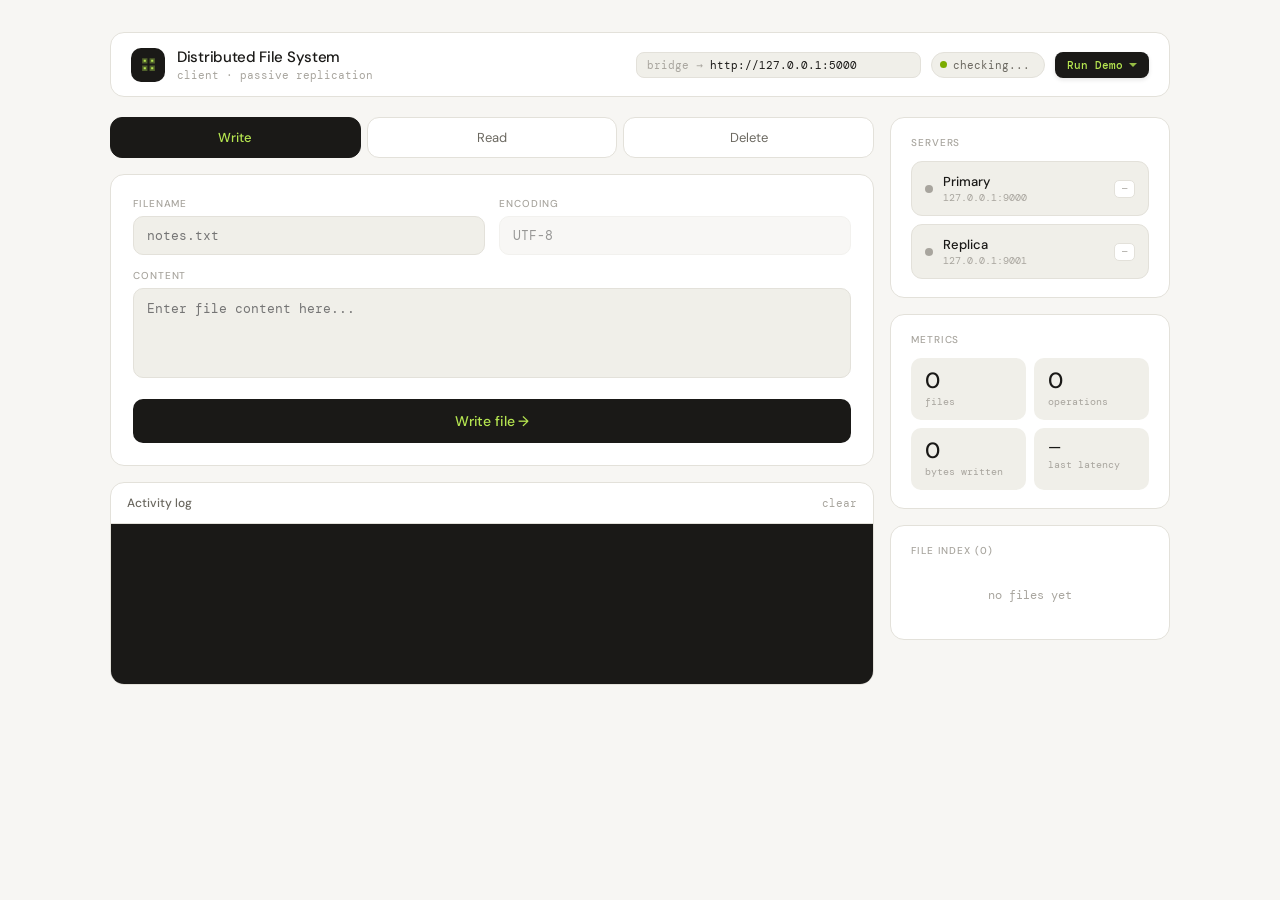
==== commit 5b2fecd7: "update" ====
--- a/frontend.html
+++ b/frontend.html
@@ -361,6 +361,49 @@
   @keyframes ripple {
     0% { width: 0; height: 0; opacity: 0.8; }
     100% { width: 40px; height: 40px; opacity: 0; }
+  }
+
+  .custom-select {
+    position: relative;
+    cursor: pointer;
+  }
+
+  .cs-selected {
+    padding: 10px 13px;
+    background: var(--card2);
+    border: 1px solid var(--line);
+    border-radius: 10px;
+    font-family: var(--mono);
+    font-size: 13px;
+  }
+
+  .cs-options {
+    position: absolute;
+    top: 100%;
+    left: 0;
+    right: 0;
+    background: var(--card);
+    border: 1px solid var(--line);
+    border-radius: 10px;
+    margin-top: 4px;
+    display: none;
+    max-height: 150px;
+    overflow-y: auto;
+    z-index: 50;
+  }
+
+  .cs-options.open {
+    display: block;
+  }
+
+  .cs-option {
+    padding: 8px 10px;
+    font-size: 12px;
+    cursor: pointer;
+  }
+
+  .cs-option:hover {
+    background: var(--card2);
   }
 </style>
 </head>
@@ -444,9 +487,10 @@
       <div class="form-grid single">
         <div>
           <label class="lbl">Choose file</label>
-          <select class="fi empty" id="r-name">
-            <option value="">— select a file —</option>
-          </select>
+          <div class="custom-select fi" id="r-select">
+            <div class="cs-selected" data-value="">— select a file —</div>
+            <div class="cs-options"></div>
+          </div>
         </div>
       </div>
       <div class="result-box" id="read-result"></div>
@@ -457,9 +501,10 @@
       <div class="form-grid single">
         <div>
           <label class="lbl">Choose file</label>
-          <select class="fi empty" id="d-name">
-            <option value="">— select a file —</option>
-          </select>
+          <div class="custom-select fi" id="d-select">
+            <div class="cs-selected" data-value="">— select a file —</div>
+            <div class="cs-options"></div>
+          </div>
         </div>
       </div>
       <div class="warn-box">This operation propagates to all replicas and cannot be undone.</div>
@@ -515,29 +560,23 @@
 
 <script>
   /* ═══════════════════════════════════════════════════════════════════════════
-     FIX #1 — HARD BLOCK all form submissions globally, capture phase
-     This catches ANY submit event bubbling from anywhere in the DOM,
-     including implicit browser-triggered ones we can't see.
+     HARD PROTECTIONS — Prevent any form of page reload or navigation
      ═══════════════════════════════════════════════════════════════════════════ */
+
+  /* 1. Block ALL form submissions at capture phase */
   document.addEventListener('submit', function(e) {
+    console.log('🚨 FORM SUBMIT BLOCKED on', e.target);
     e.preventDefault();
     e.stopPropagation();
     return false;
   }, true);
 
-  /* ═══════════════════════════════════════════════════════════════════════════
-     FIX #2 — Nuclear: force EVERY button to type="button" on DOM ready
-     Even if one slips through the HTML without it, this catches it.
-     ═══════════════════════════════════════════════════════════════════════════ */
+  /* 2. Force every button to type="button" */
   document.querySelectorAll('button').forEach(function(btn) {
     btn.setAttribute('type', 'button');
   });
 
-  /* ═══════════════════════════════════════════════════════════════════════════
-     FIX #3 — Targeted Enter prevention ONLY on input/textarea
-     (not a blanket document-level block which can interfere with
-      accessibility and other keyboard shortcuts)
-     ═══════════════════════════════════════════════════════════════════════════ */
+  /* 3. Block Enter on inputs (targeted, not blanket) */
   document.querySelectorAll('input, textarea').forEach(function(el) {
     el.addEventListener('keydown', function(e) {
       if (e.key === 'Enter') {
@@ -547,12 +586,52 @@
     });
   });
 
-  /* ═══════════════════════════════════════════════════════════════════════════
-     FIX #5 — Safety: neutralize beforeunload side-effects
-     ═══════════════════════════════════════════════════════════════════════════ */
-  window.onbeforeunload = function() {
-    return null;
-  };
+  /* 4. Neutralize any <form> elements directly */
+  document.querySelectorAll('form').forEach(function(f) {
+    f.onsubmit = function(e) {
+      console.log('🚨 FORM ONSUBMIT BLOCKED on', f);
+      if (e) { e.preventDefault(); e.stopPropagation(); }
+      return false;
+    };
+  });
+
+  /* 5. Intercept navigation methods */
+  var origAssign = window.location.assign;
+  var origReplace = window.location.replace;
+  Object.defineProperty(window.location, 'assign', {
+    value: function() { console.log('🚨 BLOCKED location.assign', arguments); }
+  });
+  Object.defineProperty(window.location, 'replace', {
+    value: function() { console.log('🚨 BLOCKED location.replace', arguments); }
+  });
+
+  /* 6. Block href="#" clicks globally */
+  document.addEventListener('click', function(e) {
+    var a = e.target.closest('a[href]');
+    if (a && (a.getAttribute('href') === '#' || a.getAttribute('href') === '')) {
+      console.log('🚨 BLOCKED anchor click', a);
+      e.preventDefault();
+      e.stopPropagation();
+    }
+  }, true);
+
+  /* 7. Debug logging for unload/reload detection */
+  window.addEventListener('beforeunload', function(e) {
+    console.log('🚨 BEFORE UNLOAD TRIGGERED — stack:', new Error().stack);
+    e.preventDefault();
+    e.returnValue = '';
+  });
+  window.addEventListener('unload', function() {
+    console.log('🚨 UNLOAD EVENT FIRED');
+  });
+
+  /* 8. CRITICAL: Catch ALL unhandled async rejections before they tear down
+     the page. This is the actual root cause of the "reload" — unhandled
+     promise rejections from simulation timeouts crash the page context. */
+  window.addEventListener('unhandledrejection', function(event) {
+    console.error('🚨 UNHANDLED REJECTION (would crash page):', event.reason);
+    event.preventDefault();
+  });
 
   /* ── state ──────────────────────────────────────────────────────────────── */
   var ops = 0, totalBytes = 0, files = {}, fileMeta = {};
@@ -674,7 +753,8 @@
         '<span class="fi-name">' + n + '</span>' +
         '<span class="fi-size">' + size + '</span></div>';
     }).join('');
-    updateDropdowns();
+    updateCustomSelect('r-select');
+    updateCustomSelect('d-select');
   }
 
   function formatSize(bytes) {
@@ -682,22 +762,29 @@
     return bytes + 'b';
   }
 
-  function updateDropdowns() {
+  function updateCustomSelect(id) {
+    var root = document.getElementById(id);
+    var selected = root.querySelector('.cs-selected');
+    var optionsBox = root.querySelector('.cs-options');
+
     var names = Object.keys(files);
-    ['r-name', 'd-name'].forEach(function(id) {
-      var sel = document.getElementById(id);
-      var cur = sel.value;
-      sel.innerHTML = '<option value="">— select a file —</option>' +
-        names.map(function(n) { return '<option value="' + n + '"' + (n === cur ? ' selected' : '') + '>' + n + '</option>'; }).join('');
-      sel.classList.toggle('empty', !sel.value);
-    });
-  }
-
+
+    optionsBox.innerHTML = names.map(function(n) {
+      return '<div class="cs-option" data-value="' + n + '">' + n + '</div>';
+    }).join('');
+
+    if (!names.length) {
+      selected.textContent = '— no files —';
+      selected.dataset.value = '';
+    }
+  }
+
+  /* FIX: quickRead now sets the custom-select value instead of a non-existent input */
   function quickRead(name) {
     setOp('read');
-    var sel = document.getElementById('r-name');
-    sel.value = name;
-    sel.classList.remove('empty');
+    var sel = document.querySelector('#r-select .cs-selected');
+    sel.textContent = name;
+    sel.dataset.value = name;
     doRead();
   }
 
@@ -749,8 +836,8 @@
   }
 
   async function doRead() {
-    var sel = document.getElementById('r-name');
-    var name = sel.value;
+    var sel = document.querySelector('#r-select .cs-selected');
+    var name = sel.dataset.value;
     if (!name) { log('warn', 'tag-warn', 'Please select a file'); return; }
 
     var btn = document.getElementById('btn-read');
@@ -779,8 +866,8 @@
   }
 
   async function doDelete() {
-    var sel = document.getElementById('d-name');
-    var name = sel.value;
+    var sel = document.querySelector('#d-select .cs-selected');
+    var name = sel.dataset.value;
     if (!name) { log('warn', 'tag-warn', 'Please select a file'); return; }
 
     var btn = document.getElementById('btn-delete');
@@ -794,8 +881,9 @@
         if (files[name] !== undefined) { totalBytes -= (fileMeta[name] ? fileMeta[name].size : 0); delete files[name]; delete fileMeta[name]; }
         log('ok', 'tag-ok', 'Deleted <span class="hi">' + name + '</span>' + (d.failover ? ' <span class="dim">via replica</span>' : ''));
         log('syn', 'tag-info', 'DELETE propagated to replica');
-        sel.value = '';
-        sel.classList.add('empty');
+        /* FIX: reset the custom-select properly (it's a div, not an input) */
+        sel.textContent = '— select a file —';
+        sel.dataset.value = '';
         updateStats(); updateFilePanel();
       } else {
         log('err', 'tag-err', d.message || 'Delete failed');
@@ -831,8 +919,11 @@
     if (mode === 'read')   simBtnText.textContent = 'Read Demo';
     if (mode === 'delete') simBtnText.textContent = 'Delete Demo';
 
+    /* FIX: add .catch() so rejection never escapes unhandled */
     runSimulation(mode).then(function() {
       setTimeout(function() { simBtnText.textContent = 'Run Demo'; }, 1000);
+    }).catch(function(err) {
+      console.error('🚨 Simulation outer catch:', err);
     });
   }
 
@@ -844,11 +935,13 @@
   var curX = 0, curY = 0;
   var animFrame;
 
+  var SIM_SPEED = 1.8;
+
   function lerp(a, b, t) { return a * (1 - t) + b * t; }
 
   function updateCursor() {
-    curX = lerp(curX, targetX, 0.15);
-    curY = lerp(curY, targetY, 0.15);
+    curX = lerp(curX, targetX, 0.08);
+    curY = lerp(curY, targetY, 0.08);
     var offsetX = 2, offsetY = 2;
     cursor.style.transform = 'translate3d(' + (curX + offsetX) + 'px,' + (curY + offsetY) + 'px,0)';
     if (isSimulating) handleHover();
@@ -892,9 +985,13 @@
     }
   }
 
-  function wait(ms) { return new Promise(function(r) { setTimeout(r, ms); }); }
-
-  /* waitForCondition helper */
+  function wait(ms) {
+    return new Promise(function(r) {
+      setTimeout(r, ms * SIM_SPEED);
+    });
+  }
+
+  /* FIX: Added settle delay + double-check to prevent transient false-positives */
   function waitForCondition(fn, timeout) {
     timeout = timeout || 10000;
     return new Promise(function(resolve, reject) {
@@ -902,7 +999,21 @@
       var interval = setInterval(function() {
         if (fn()) {
           clearInterval(interval);
-          resolve();
+          /* Allow pending microtasks/event handlers (e.g. custom-select
+             click handlers setting dataset.value) to complete before
+             declaring the condition met. */
+          setTimeout(function() {
+            if (fn()) { resolve(); }
+            else {
+              /* Condition was transiently true; resume polling */
+              var remaining = timeout - (Date.now() - start);
+              if (remaining > 0) {
+                waitForCondition(fn, remaining).then(resolve, reject);
+              } else {
+                reject('Condition transiently met then reversed');
+              }
+            }
+          }, 50);
         } else if (Date.now() - start > timeout) {
           clearInterval(interval);
           reject('Timeout waiting for condition');
@@ -925,12 +1036,9 @@
     if (heartbeatTimer) { clearInterval(heartbeatTimer); heartbeatTimer = null; }
   }
 
-  /* ═══════════════════════════════════════════════════════════════════════════
-     FIX #4 — Safe click dispatcher
-     Uses dispatchEvent(new MouseEvent(...)) instead of .click()
-     This prevents the browser from interpreting simulated clicks
-     as implicit form submit triggers.
-     ═══════════════════════════════════════════════════════════════════════════ */
+  /* Safe click dispatcher — uses dispatchEvent instead of .click()
+     to prevent browser from interpreting simulated clicks as
+     implicit form submit triggers. */
   function safeClick(el) {
     el.dispatchEvent(new MouseEvent('click', {
       bubbles: true,
@@ -969,11 +1077,12 @@
         createClickRipple(curX + 14, curY + 14); await wait(150);
         contentInput.focus();
         var content = 'System check complete.\nAll nodes operational.';
-        for (var j = 0; j < content.length; j++) { contentInput.value += content[j]; await wait(40); }
+        for (var j = 0; j < content.length; j++) { contentInput.value += content[j]; await wait(70 + Math.random() * 60); }
 
         var writeBtn = document.getElementById('btn-write');
         moveCursorTo(writeBtn); await wait(400);
         createClickRipple(curX + 14, curY + 14);
+        await wait(200 + Math.random() * 200);
         safeClick(writeBtn);
         await waitForCondition(function() { return 'demo_log.txt' in files; });
         await wait(200);
@@ -983,21 +1092,35 @@
       if (mode === 'all' || mode === 'read') {
         var readTab = document.getElementById('tab-read');
         moveCursorTo(readTab); await wait(600);
-        createClickRipple(curX + 14, curY + 14); safeClick(readTab); await wait(400);
-
-        var readSelect = document.getElementById('r-name');
+        createClickRipple(curX + 14, curY + 14); await wait(200 + Math.random() * 200); safeClick(readTab); await wait(400);
+
+        var readSelect = document.querySelector('#r-select .cs-selected');
         moveCursorTo(readSelect); await wait(500);
-        createClickRipple(curX + 14, curY + 14); await wait(200);
+        createClickRipple(curX + 14, curY + 14);
+
+        await wait(200 + Math.random() * 200);
+        safeClick(readSelect);
+        await wait(300);
 
         var readFname = Object.keys(files)[0];
         if (readFname) {
-          readSelect.value = readFname;
-          readSelect.classList.remove('empty');
+          var option = document.querySelector('#r-select .cs-option[data-value="' + readFname + '"]');
+          if (option) {
+            moveCursorTo(option); await wait(300);
+            createClickRipple(curX + 14, curY + 14);
+            await wait(200 + Math.random() * 200);
+            safeClick(option);
+            /* Wait until the custom-select has actually registered the value */
+            await waitForCondition(function() {
+              return document.querySelector('#r-select .cs-selected').dataset.value === readFname;
+            }, 3000);
+          }
         }
 
         var readBtn = document.getElementById('btn-read');
         moveCursorTo(readBtn); await wait(400);
         createClickRipple(curX + 14, curY + 14);
+        await wait(200 + Math.random() * 200);
         safeClick(readBtn);
         await waitForCondition(function() { return document.getElementById('read-result').textContent.length > 0; });
         await wait(200);
@@ -1007,21 +1130,37 @@
       if (mode === 'all' || mode === 'delete') {
         var delTab = document.getElementById('tab-delete');
         moveCursorTo(delTab); await wait(600);
-        createClickRipple(curX + 14, curY + 14); safeClick(delTab); await wait(400);
-
-        var delSelect = document.getElementById('d-name');
+        createClickRipple(curX + 14, curY + 14); await wait(200 + Math.random() * 200); safeClick(delTab); await wait(400);
+
+        var delSelect = document.querySelector('#d-select .cs-selected');
         moveCursorTo(delSelect); await wait(500);
-        createClickRipple(curX + 14, curY + 14); await wait(200);
+        createClickRipple(curX + 14, curY + 14);
+
+        await wait(200 + Math.random() * 200);
+        safeClick(delSelect);
+        await wait(300);
 
         var delFname = Object.keys(files)[0];
         if (delFname) {
-          delSelect.value = delFname;
-          delSelect.classList.remove('empty');
+          var option = document.querySelector('#d-select .cs-option[data-value="' + delFname + '"]');
+          if (option) {
+            moveCursorTo(option); await wait(300);
+            createClickRipple(curX + 14, curY + 14);
+            await wait(200 + Math.random() * 200);
+            safeClick(option);
+            /* Wait until the custom-select has actually registered the value.
+               Without this, doDelete() reads an empty dataset.value and
+               the subsequent waitForCondition for file removal times out. */
+            await waitForCondition(function() {
+              return document.querySelector('#d-select .cs-selected').dataset.value === delFname;
+            }, 3000);
+          }
         }
 
         var delBtn = document.getElementById('btn-delete');
         moveCursorTo(delBtn); await wait(400);
         createClickRipple(curX + 14, curY + 14);
+        await wait(200 + Math.random() * 200);
         safeClick(delBtn);
         await waitForCondition(function() { return !(delFname in files); });
         await wait(200);
@@ -1051,6 +1190,35 @@
     tab.addEventListener('click', function() { setOp(this.getAttribute('data-op')); });
   });
 
+  document.querySelectorAll('.custom-select').forEach(function(select) {
+    var selected = select.querySelector('.cs-selected');
+    var options = select.querySelector('.cs-options');
+
+    selected.addEventListener('click', function() {
+      document.querySelectorAll('.cs-options').forEach(function(o) {
+        if (o !== options) o.classList.remove('open');
+      });
+      options.classList.toggle('open');
+    });
+
+    options.addEventListener('click', function(e) {
+      var opt = e.target.closest('.cs-option');
+      if (!opt) return;
+
+      selected.textContent = opt.textContent;
+      selected.dataset.value = opt.dataset.value;
+      options.classList.remove('open');
+    });
+  });
+
+  window.addEventListener('click', function(e) {
+    if (!e.target.closest('.custom-select')) {
+      document.querySelectorAll('.cs-options').forEach(function(o) {
+        o.classList.remove('open');
+      });
+    }
+  });
+
   document.getElementById('btn-sim-main').addEventListener('click', toggleSimMenu);
 
   document.querySelectorAll('.sim-item').forEach(function(item) {
@@ -1062,12 +1230,6 @@
   document.getElementById('file-panel').addEventListener('click', function(e) {
     var item = e.target.closest('.file-item');
     if (item) quickRead(item.getAttribute('data-filename'));
-  });
-
-  ['r-name', 'd-name'].forEach(function(id) {
-    document.getElementById(id).addEventListener('change', function() {
-      this.classList.toggle('empty', !this.value);
-    });
   });
 
   /* ── boot ───────────────────────────────────────────────────────────────── */
